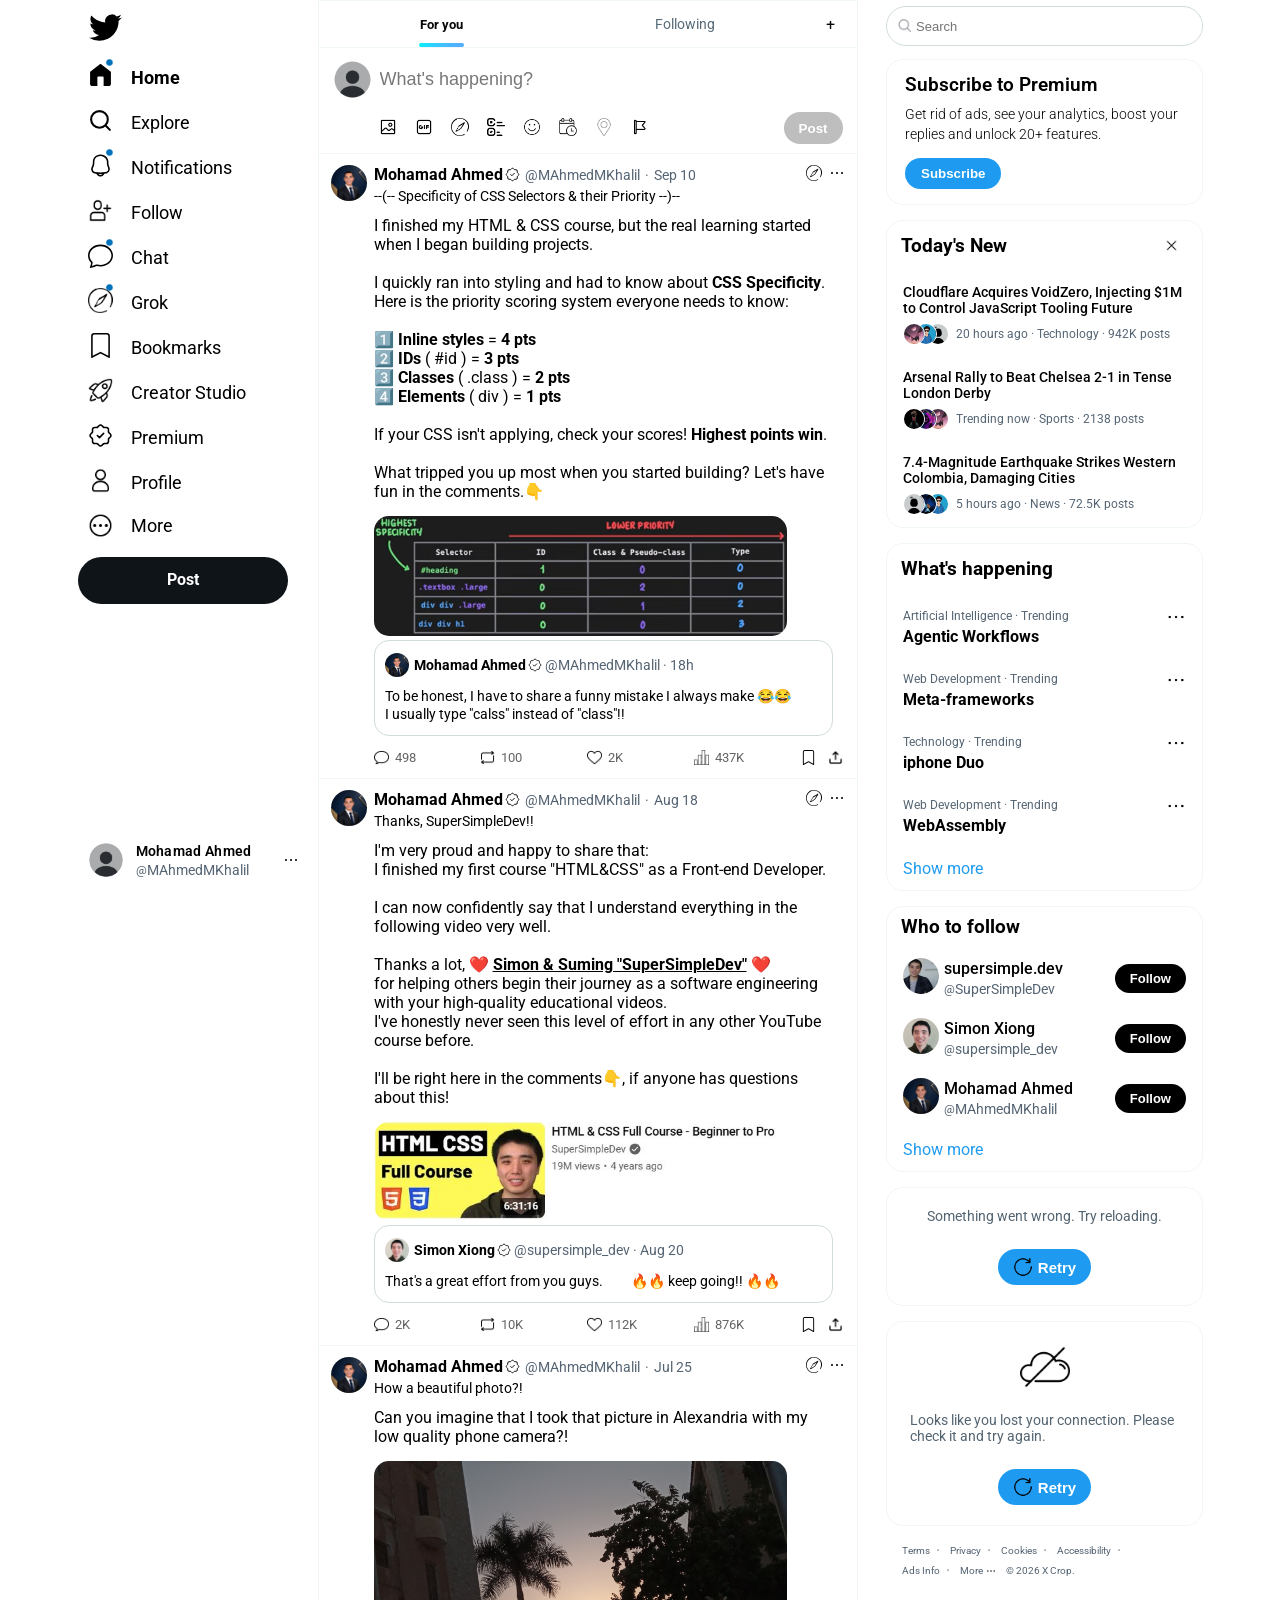
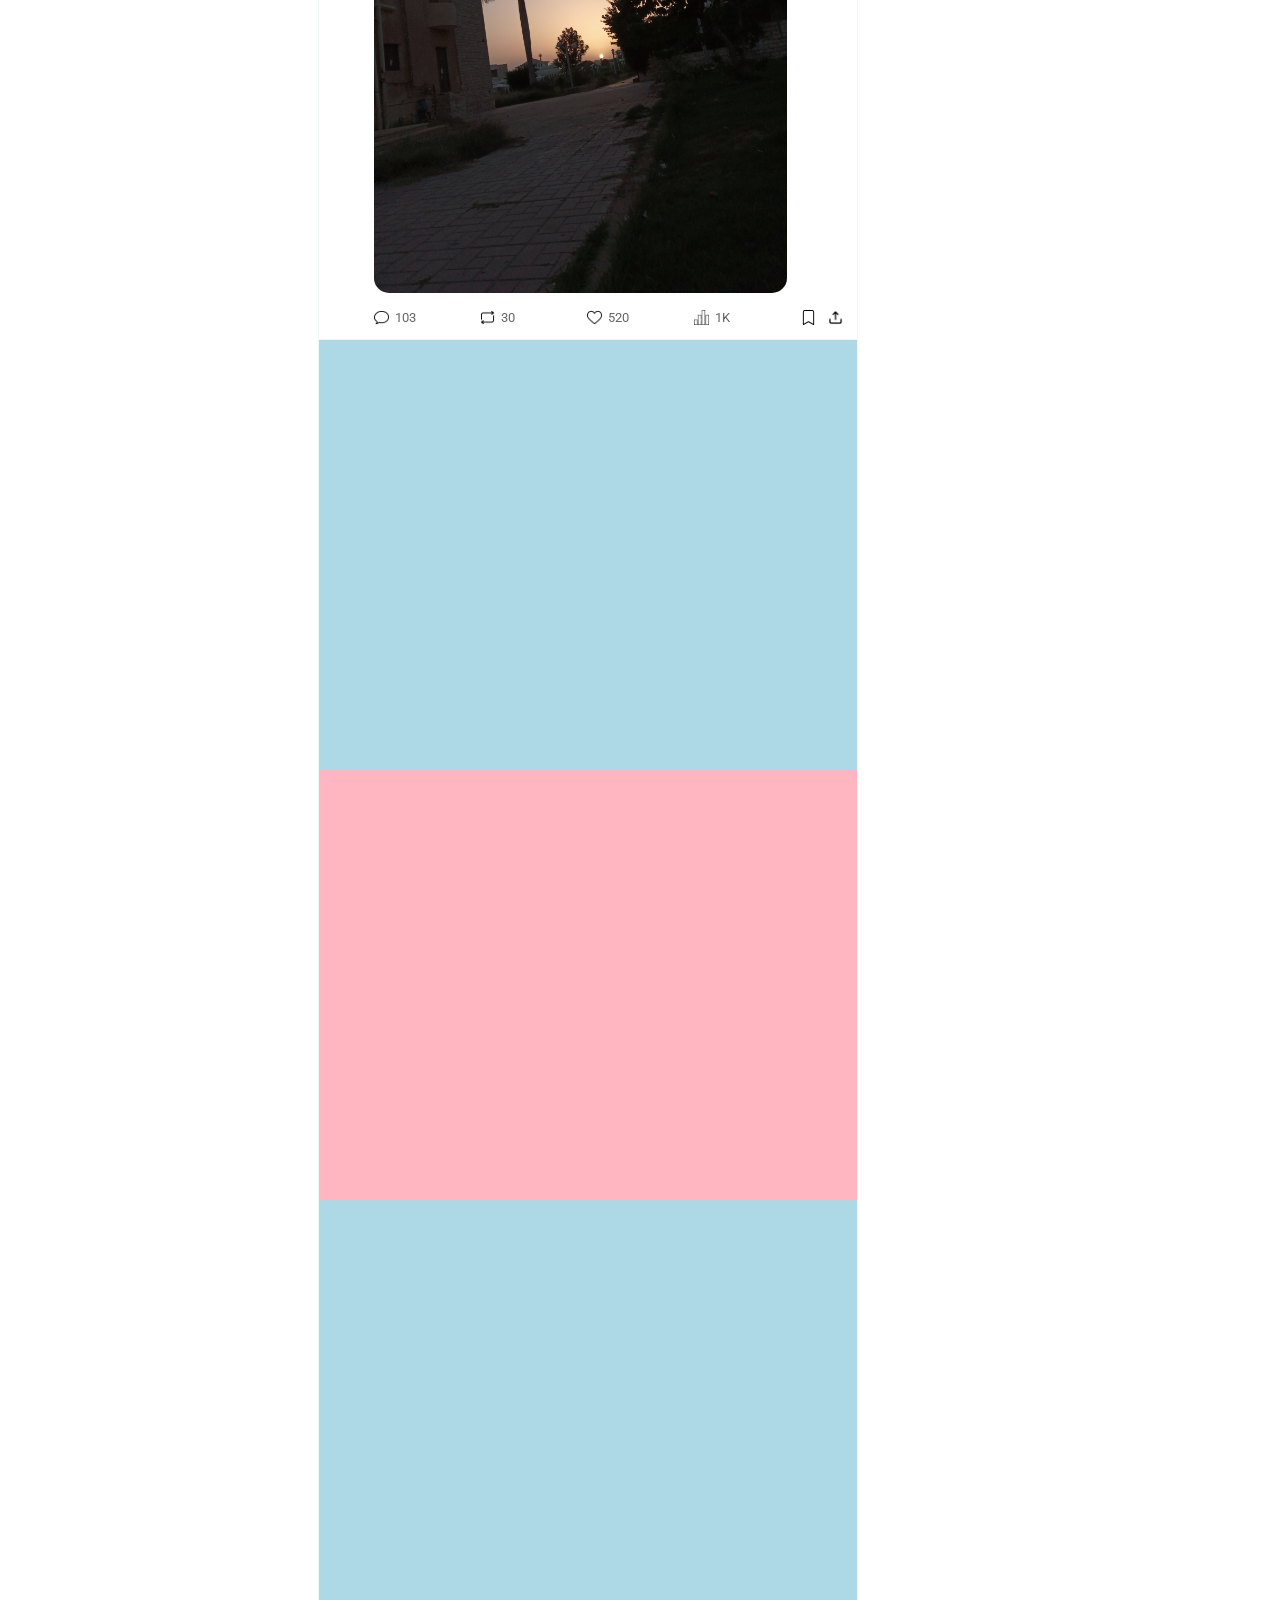
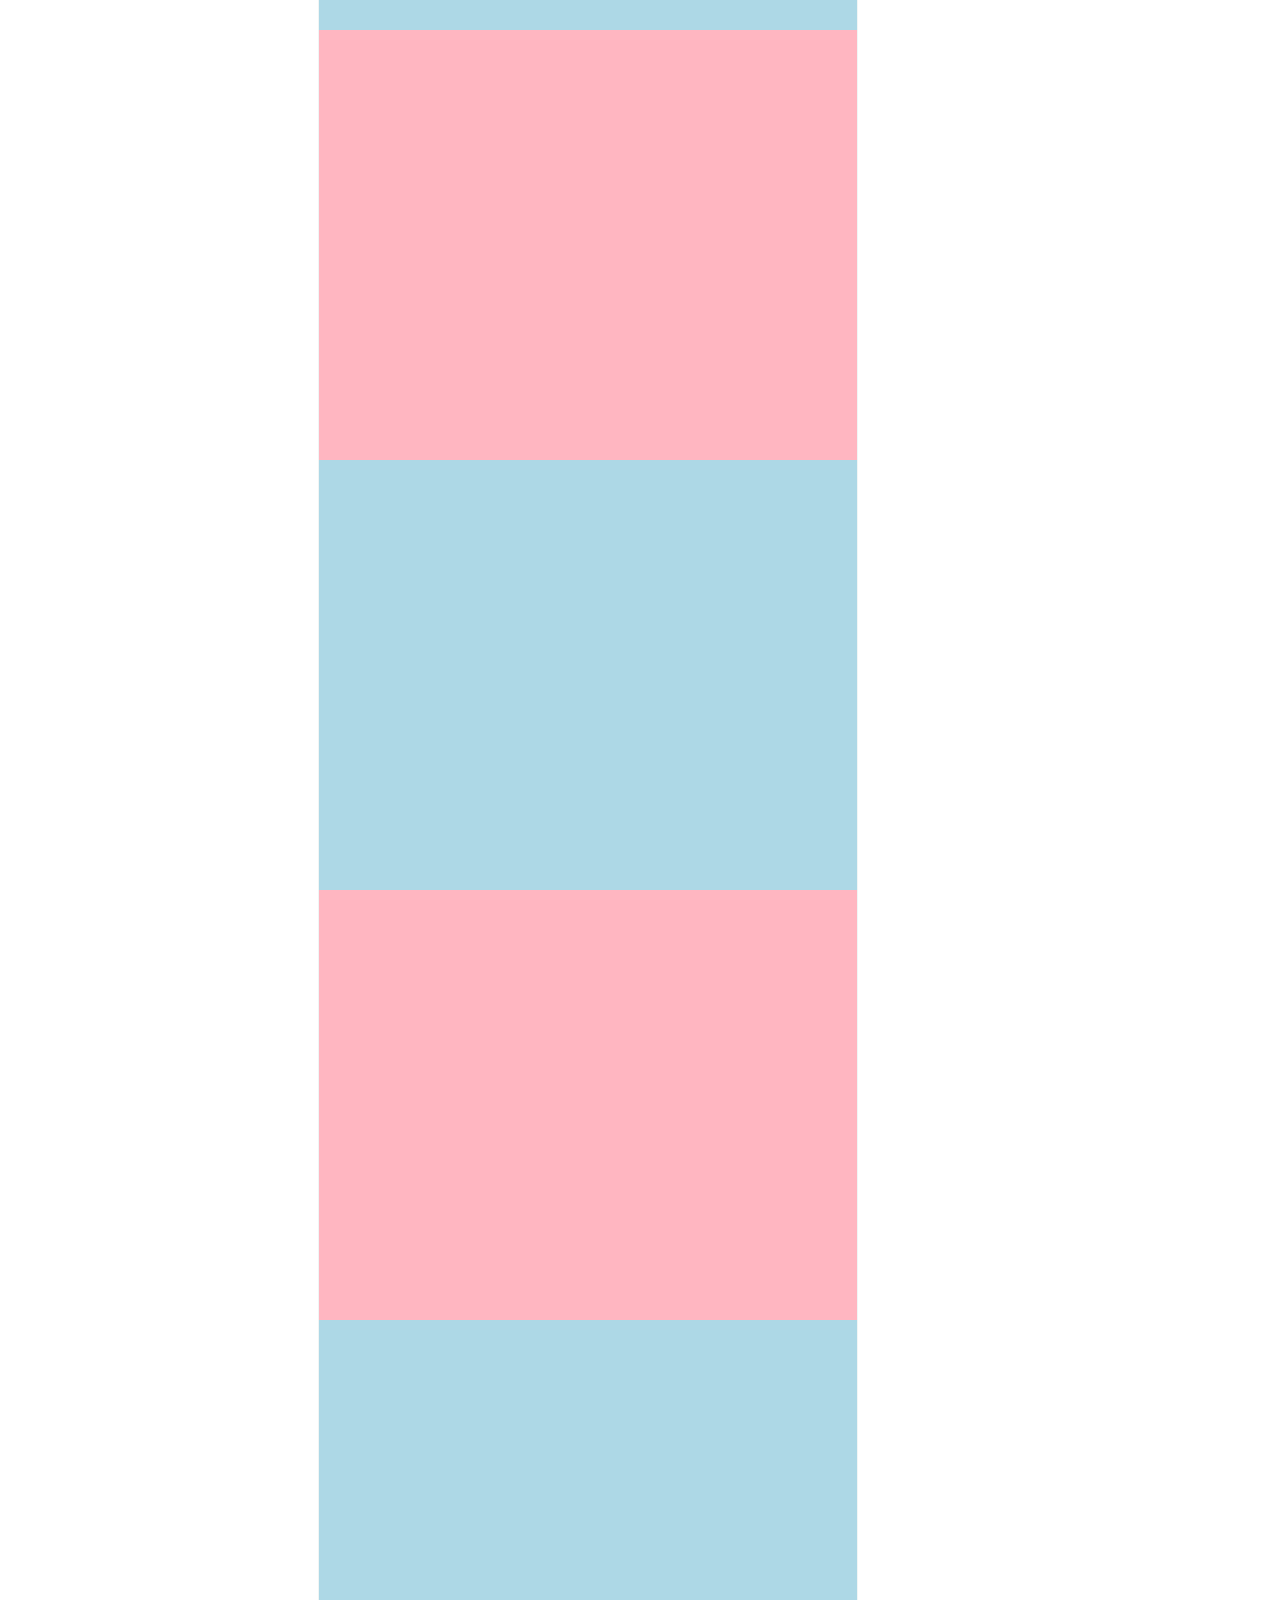
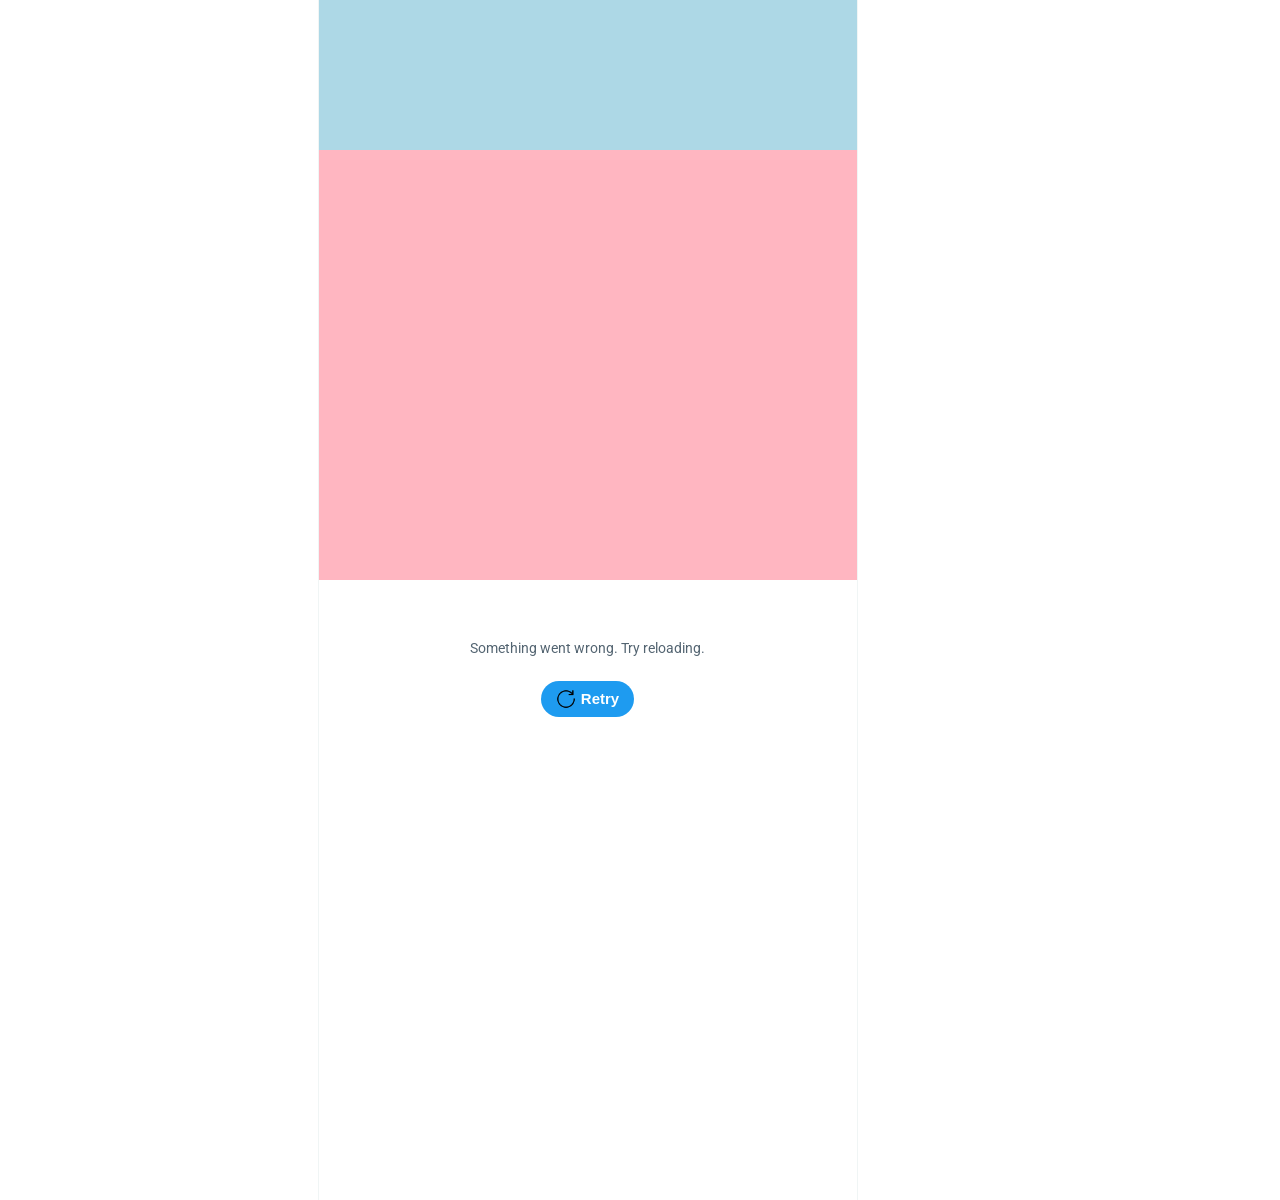
==== index.html @ 9538bfc6 "Rename Twitter(X)_Project.html to index.html" ====
<!DOCTYPE html>
<!--       /* New Properties */     ::>   header . links . links . a
    1- display: contents;
                       /* The elements inside the anchor element are normal now. */

    2- color: inherit;
                       /* tells it to take the exact same text color as its parent container. */
-->
<!--       /* New Property */     ::>   header . profile . user-name
       letter-spacing: 0.3px;
                       /* The space between the letter. its default value is 0px. */
-->
<!--       /* New Property */     ::>   header . logo-section . logo-hover-div
       width: fit-content;
                       /* makes an element only as wide as the items inside it */
-->
<!--       /* New Property */     ::>   header . header-profile-section . header-profile-more-options
       visibility: hidden;    visibility: visible;
                       /* the browser acts like it doesn't exist at all */
                       /* the difference between it and opacity-pointerEvents is tab from keyboard when it has a button & ... */
-->
<!--       /* New Property */     ::>   main . user-post . user-post-content . input
       outline: none;
                       /* no outer when click to enter text in an input */
-->
<!--       /* New Property */     ::>   body
       overflow-x: hidden;
                       /* The body is NOT able to scroll horizontally anymore. */
-->
<!--       /* New Property */     ::>   aside . content-container . content-container-relation . additional-resources
       display: inline-flex;
                       /* it equals = display: inline+flex; */
-->
<!--
           /* New Selector */     ::>   main . user-post-content . img . div

       /* General Sibling Combinator                       ' ~ '
                 selects all matching elements
                   that come after a specific element inside the same parent */
       /* Adjacent Sibling Combinator                      ' + '
                 selects only the very next element
                   if it matches, right after the specific element inside the same parent. */
-->
<!--
           /* pseudo-class (focus) (focus-within) */

       /*
          When I click to enter an input means that the user focus here, so I can do:
                1-    .user-post-content input:focus       '  the  input itself  '
                2-    .user-post:focus-within              '    the container    '
       */
-->

<html>
<head>
  <title>X / Twitter.com  Clone</title>

  <link rel="stylesheet" href="styles/Twitter(X)_Project-^general^-.css" />
  <link rel="stylesheet" href="styles/Twitter(X)_Project-^header^-.css" />
  <link rel="stylesheet" href="styles/Twitter(X)_Project-^main^-.css" />
  <link rel="stylesheet" href="styles/Twitter(X)_Project-^sidebar^-.css" />

  <link rel="preconnect" href="https://fonts.googleapis.com">
  <link rel="preconnect" href="https://fonts.gstatic.com" crossorigin>
  <link href="https://fonts.googleapis.com/css2?family=Roboto:ital,wght@0,100..900;1,100..900&display=swap" rel="stylesheet">
</head>
<body>

  <header>
    <div class="header">
      <section>
        <div class="logo-section">
          <div class="logo-hover-div">
            <a href="https://x.com/home" target="_blank">
              <img class="logo-image" src="icons/twitter-logo.svg" alt="Twitter logo" />
            </a>
          </div>
        </div>
        <div class="links-section">


          <div class="link-container">
            <a href="https://x.com/home" target="_blank">
              <div class="link-container-anchor-div">
                <div class="link-container-hover-div">
                  <div class="link-img-div">
                    <img class="header-tooltips" style="opacity: 1;" src="icons/blue-middle-point.png" />
                    <img  class="header-icons" src="icons/home.svg"alt="home icon" />
                  </div>
                  <div class="link-text-div" style="font-weight: bold;">Home</div>
                </div>
              </div>
            </a>
          </div>
          <div class="link-container">
            <a href="https://x.com/explore" target="_blank">
              <div class="link-container-anchor-div">
                <div class="link-container-hover-div">
                  <div class="link-img-div">
                    <img class="header-tooltips" style="opacity: 0;" src="icons/blue-middle-point.png" />
                    <img class="header-icons" src="icons/search.svg" alt="search icon" />
                  </div>
                  <div class="link-text-div">Explore</div>
                </div>
              </div>
            </a>
          </div>
          <div class="link-container">
            <a href="https://x.com/notifications" target="_blank">
              <div class="link-container-anchor-div">
                <div class="link-container-hover-div">
                  <div class="link-img-div">
                    <img class="header-tooltips" style="opacity: 1;" src="icons/blue-middle-point.png" />
                    <img class="header-icons" src="icons/notification-bell.svg" alt="notification icon" />
                  </div>
                  <div class="link-text-div">Notifications</div>
                </div>
              </div>
            </a>
          </div>
          <div class="link-container">
            <a href="https://x.com/i/connect_people" target="_blank">
              <div class="link-container-anchor-div">
                <div class="link-container-hover-div">
                  <div class="link-img-div">
                    <img class="header-tooltips" style="opacity: 0;" src="icons/blue-middle-point.png" />
                    <img class="header-icons" src="icons/add-user.png" alt="user icon" />
                  </div>
                  <div class="link-text-div">Follow</div>
                </div>
              </div>
            </a>
          </div>
          <div class="link-container">
            <a href="https://x.com/i/chat" target="_blank">
              <div class="link-container-anchor-div">
                <div class="link-container-hover-div">
                  <div class="link-img-div">
                    <img class="header-tooltips" style="opacity: 1;" src="icons/blue-middle-point.png" />
                    <img class="header-icons" src="icons/chat.svg" alt="chat icon" />
                  </div>
                  <div class="link-text-div">Chat</div>
                </div>
              </div>
            </a>
          </div>
          <div class="link-container">
            <a href="https://x.com/i/grok" target="_blank">
              <div class="link-container-anchor-div">
                <div class="link-container-hover-div">
                  <div class="link-img-div">
                    <img class="header-tooltips" style="opacity: 1;" src="icons/blue-middle-point.png" />
                    <img class="header-icons" src="icons/web-browser.png" alt="grok icon" />
                  </div>
                  <div class="link-text-div">Grok</div>
                </div>
              </div>
            </a>
          </div>
          <div class="link-container">
            <a href="https://x.com/i/bookmarks" target="_blank">
              <div class="link-container-anchor-div">
                <div class="link-container-hover-div">
                  <div class="link-img-div">
                    <img class="header-tooltips" style="opacity: 0;" />
                    <img class="header-icons" src="icons/bookmark.svg" alt="bookmark icon" />
                  </div>
                  <div class="link-text-div">Bookmarks</div>
                </div>
              </div>
            </a>
          </div>
          <div class="link-container">
            <a href="https://x.com/i/jf/creators/studio" target="_blank">
              <div class="link-container-anchor-div">
                <div class="link-container-hover-div">
                  <div class="link-img-div">
                    <img class="header-tooltips" style="opacity: 0;" src="icons/blue-middle-point.png" />
                    <img src="icons/rocket.png" class="header-icons" alt="rocket icon" />
                  </div>
                  <div class="link-text-div">Creator Studio</div>
                </div>
              </div>
            </a>
          </div>
          <div class="link-container">
            <a href="https://x.com/i/premium_sign_up" target="_blank">
              <div class="link-container-anchor-div">
                <div class="link-container-hover-div">
                  <div class="link-img-div">
                    <img class="header-tooltips" style="opacity: 0;" src="icons/blue-middle-point.png" />
                    <img class="header-icons" src="icons/verified-badge.svg" alt="premium icon" />
                  </div>
                  <div class="link-text-div">Premium</div>
                </div>
              </div>
            </a>
          </div>
          <div class="link-container">
            <a href="https://x.com/i/MAhmedMKhalil" target="_blank">
              <div class="link-container-anchor-div">
                <div class="link-container-hover-div">
                  <div class="link-img-div">
                    <img class="header-tooltips" style="opacity: 0;" src="icons/blue-middle-point.png" />
                    <img class="header-icons" src="icons/account.png" alt="account icon" />
                  </div>
                  <div class="link-text-div">Profile</div>
                </div>
              </div>
            </a>
          </div>
          <div class="link-container">
            <div class="link-container-button-div">
              <div class="link-container-hover-div">
                <img class="header-icons" src="icons/view-more-with-a-circle.png" alt="circle with a view more icon" />
                <div class="link-text-div">More</div>
                <div class="header-more-options">
                  <div><img src="icons/list.png" alt="list icon" />Lists</div>
                  <div><img src="icons/community.png" alt="people icon" />Communities</div>
                  <div><img src="icons/flash.png" alt="flash icon" />Business</div>
                  <div><img src="icons/ads.png" alt="ads icon" />Ads</div>
                  <div><img src="icons/microphone.png" alt="mic icon" />Create your Space</div>
                  <div><img src="icons/settings.png" alt="settings icon" />Settings and privacy</div>
                </div>
              </div>
            </div>
          </div>
        </div>

        <div class="post-section">
          <a href="https://x.com/compose/post" target="_blank">Post</a>
        </div>
      </section>

      <section class="header-profile-section">
        <img class="profile-image" src="icons/profile.png" alt="user with a gray background" />
        <div style="margin-right: 32px;">
          <div class="user-name">Mohamad Ahmed</div>
          <div class="user-handle"><span style="font-size: 12px;">&#64;</span>MAhmedMKhalil</div>
        </div>
        <img class="profile-more-options" src="icons/view-more.png" alt="view more icon" />
        <div class="header-profile-more-options">
          <div>Add an existing account</div>
          <div>Log out &#64;MAhmedMKhalil</div>
        </div>
      </section>
    </div>
  </header>

  <main>
    <section class="posts-topics">
      <div class="topic-options">
        <div class="recent-topic">
          For you
          <img src="icons/blue-line.png" alt="amazing blue line" />
        </div>
        <div class="another-topic">Following</div>
      </div>
      <div class="add-topic">
        <div>+</div>
      </div>
    </section>

    <section class="user-post">
      <div class="user-post-content">
        <img src="icons/profile.png" alt="user with a gray bakground" />
        <div></div>
        <input type="text" placeholder="What's happening?" />
      </div>
      <div class="user-post-edit">
        <div class="user-edit-options">
          <section><img src="icons/image.png" alt="image icon" /><div class="black-ground-div">Media</div></section>
          <section><img src="icons/gif.png" alt="gif icon" /><div class="black-ground-div">GIF</div></section>
          <section><img src="icons/web-browser.png" alt="web icon" /><div class="black-ground-div">Generate image</div></section>
          <section><img src="icons/poll.png" alt="poll icon" /><div class="black-ground-div">Poll</div></section>
          <section><img src="icons/smile.png" alt="smile icon" /><div class="black-ground-div">Emoji</div></section>
          <section><img src="icons/event.png" alt="event schedule icon" /><div class="black-ground-div">schedule</div></section>
          <img src="icons/pin.png" style="opacity: 0.4; margin: 8px 9px;" alt="pin or location icon" />
          <section><img src="icons/flags.png" alt="flag icon" /><div class="black-ground-div">Content disclosure</div></section>
        </div>
        <button class="user-post-button">Post</button>
      </div>
    </section>

    <section class="posts">
      <div class="post-container">
        <div class="post-header">
          <div class="post-header-right-section">
            <img class="post-header-profile-pic" src="images/M.Khalil-Image.png" alt="a profile photo" />
            <div class="change-color-pic-div"></div>

            <div class="tooltip-user">
              <div class="tooltip-user-picture-follow" style="justify-content: start;">
                <img src="images/M.Khalil-Image.png" alt="a profile photo" />
                <div>
                  <div class="tooltip-user-name">Mohamad Ahmed</div>
                  <div class="tooltip-user-handle">&#64;MAhmedMKhalil</div>
                </div>
              </div>
              <div class="tooltip-user-discription">Computer Science Student at Helwan National University</div>
              <div class="tooltip-user-follow">
                <div><span>141</span> Following</div>
                <div><span>325</span> Followers</div>
              </div>
              <div class="tooltip-user-summary">
                <img src="icons/web-browser.png" alt="web icon" />
                Profile Summary
              </div>
            </div>
          </div>

          <div class="post-header-middle-section">
            <div class="post-informations">
              <div style="position: relative;">
                <span class="post-header-user-name">Mohamad Ahmed</span>
                <div class="tooltip-user">
                  <div class="tooltip-user-picture-follow" style="justify-content: start;">
                    <img src="images/M.Khalil-Image.png" alt="a profile photo" />
                    <div>
                      <div class="tooltip-user-name">Mohamad Ahmed</div>
                      <div class="tooltip-user-handle">&#64;MAhmedMKhalil</div>
                    </div>
                  </div>
                  <div class="tooltip-user-discription">Computer Science Student at Helwan National University</div>
                  <div class="tooltip-user-follow">
                    <div><span>141</span> Following</div>
                    <div><span>325</span> Followers</div>
                  </div>
                  <div class="tooltip-user-summary">
                    <img src="icons/web-browser.png" alt="web icon" />
                    Profile Summary
                  </div>
                </div>
              </div>
              <img class="post-header-user-premium-icon" src="icons/verified-badge.svg" alt="premium user" />
              <div style="position: relative;">
                <span class="post-header-user-info">&#64;MAhmedMKhalil </span>
                <div class="tooltip-user">
                  <div class="tooltip-user-picture-follow" style="justify-content: start;">
                    <img src="images/M.Khalil-Image.png" alt="a profile photo" />
                    <div>
                      <div class="tooltip-user-name">Mohamad Ahmed</div>
                      <div class="tooltip-user-handle">&#64;MAhmedMKhalil</div>
                    </div>
                  </div>
                  <div class="tooltip-user-discription">Computer Science Student at Helwan National University</div>
                  <div class="tooltip-user-follow">
                    <div><span>141</span> Following</div>
                    <div><span>325</span> Followers</div>
                  </div>
                  <div class="tooltip-user-summary">
                    <img src="icons/web-browser.png" alt="web icon" />
                    Profile Summary
                  </div>
                </div>
              </div>
              <div class="post-header-user-info" style="margin: 0px 5px;">&#183;</div>
              <div style="position: relative;">
                <span class="post-header-user-info">Sep 10</span>
                <div class="black-ground-div">8:34 AM &#183; Sep 10, 2026</div>
              </div>
            </div>
            <div class="post-title">--(-- Specificity of CSS Selectors & their Priority --)--</div>
          </div>

          <div class="post-header-left-section">
            <div class="post-common-hover-div">
              <div></div>
              <img src="icons/web-browser.png" alt="web icon" />
            </div>
            <div class="post-common-hover-div">
              <div></div>
              <img src="icons/view-more.png" alt="view more icon" />
            </div>
          </div>
        </div>

        <div class="post-content">
          <p>
            I finished my HTML &#38; CSS course, but the real learning started when I began building projects.<br /><br />
            I quickly ran into styling and had to know about <strong>CSS Specificity</strong>. Here is the priority scoring system everyone needs to know:<br /><br />
            &#49;&#65039;&#8419; <strong>Inline styles</strong> = <strong>4 pts</strong><br />
            &#50;&#65039;&#8419; <strong>IDs</strong> ( &#35;id ) = <strong>3 pts</strong><br />
            &#51;&#65039;&#8419; <strong>Classes</strong> ( .class ) = <strong>2 pts</strong><br />
            &#52;&#65039;&#8419; <strong>Elements</strong> ( div ) = <strong>1 pts</strong><br /><br />
            If your CSS isn't applying, check your scores! <strong>Highest points win</strong>.<br /><br />
            What tripped you up most when you started building? Let's have fun in the comments.&#128071;
          </p>
          <img class="post-image" src="images/Specifity-Priority.PNG" alt="an image showing the Specifity-Priority explanation" />

          <div class="comment-container">
            <div class="comment-informations">
              <img class="comment-profile-picture" src="images/M.Khalil-Image.png" alt="a profile photo" />
              <div>
                <span style="color: black; font-weight: bold;">Mohamad Ahmed</span>
                <img class="comment-premium-user-icon" src="icons/verified-badge.svg" alt="premium user" />
                &#64;MAhmedMKhalil &#183; 18h
              </div>
            </div>
            <p>
              To be honest, I have to share a funny mistake I always make &#128514;&#128514;<br />
              I usually type "calss" instead of "class"!!
            </p>
          </div>
        </div>

        <div class="post-reactions">
          <div class="post-reactions-left-section">
            <section>
              <div class="post-common-hover-div">
                <div></div>
                <img src="icons/speech-bubble.png" alt="comment icon" />
                498
              </div>
            </section>
            <section>
              <div class="post-common-hover-div" id="post-reaction-green">
                <div></div>
                <img src="icons/repost.png" alt="repost icon" />
                100
              </div>
            </section>
            <section>
              <div class="post-common-hover-div" id="post-reaction-red">
                <div></div>
                <img src="icons/heart.png" alt="heart icon" />
                2K
              </div>
            </section>
            <section>
              <div class="post-common-hover-div">
                <div></div>
                <img src="icons/bar-chart.png" alt="bar-chart icon" />
                437K
              </div>
            </section>
          </div>
          <div class="post-reactions-right-section">
            <div class="post-common-hover-div">
              <div></div>
              <img src="icons/bookmark.svg" alt="bookmark icon" />
            </div>
            <div class="post-common-hover-div">
              <div></div>
              <img src="icons/share.png" alt="sharing icon" />
            </div>
          </div>
        </div>
      </div>

      <div class="post-container">
        <div class="post-header">
          <div class="post-header-right-section">
            <img class="post-header-profile-pic" src="images/M.Khalil-Image.png" alt="a profile photo" />
            <div class="change-color-pic-div"></div>
            <div class="tooltip-user">
              <div class="tooltip-user-picture-follow">
                <img src="images/M.Khalil-Image.png" alt="a profile photo" />
                <div class="following">Following</div>
              </div>
              <div class="tooltip-user-name">Mohamad Ahmed</div>
              <div class="tooltip-user-handle">&#64;MAhmedMKhalil</div>
              <div class="tooltip-user-discription">Computer Science Student at Helwan National University</div>
              <div class="tooltip-user-follow">
                <div><span>141</span> Following</div>
                <div><span>325</span> Followers</div>
              </div>
              <div class="tooltip-user-summary">
                <img src="icons/web-browser.png" alt="web icon" />
                Profile Summary
              </div>
            </div>
          </div>
          <div class="post-header-middle-section">
            <div class="post-informations">
              <div style="position: relative;">
                <span class="post-header-user-name">Mohamad Ahmed</span>
                <div class="tooltip-user">
                  <div class="tooltip-user-picture-follow">
                    <img src="images/M.Khalil-Image.png" alt="a profile photo" />
                    <div class="following">Following</div>
                  </div>
                  <div class="tooltip-user-name">Mohamad Ahmed</div>
                  <div class="tooltip-user-handle">&#64;MAhmedMKhalil</div>
                  <div class="tooltip-user-discription">Computer Science Student at Helwan National University</div>
                  <div class="tooltip-user-follow">
                    <div><span>141</span> Following</div>
                    <div><span>325</span> Followers</div>
                  </div>
                  <div class="tooltip-user-summary">
                    <img src="icons/web-browser.png" alt="web icon" />
                    Profile Summary
                  </div>
                </div>
              </div>
              <img class="post-header-user-premium-icon" src="icons/verified-badge.svg" alt="premium user" />
              <div style="position: relative;">
                <span class="post-header-user-info">&#64;MAhmedMKhalil</span>
                <div class="tooltip-user">
                  <div class="tooltip-user-picture-follow">
                    <img src="images/M.Khalil-Image.png" alt="a profile photo" />
                    <div class="following">Following</div>
                  </div>
                  <div class="tooltip-user-name">Mohamad Ahmed</div>
                  <div class="tooltip-user-handle">&#64;MAhmedMKhalil</div>
                  <div class="tooltip-user-discription">Computer Science Student at Helwan National University</div>
                  <div class="tooltip-user-follow">
                    <div><span>141</span> Following</div>
                    <div><span>325</span> Followers</div>
                  </div>
                  <div class="tooltip-user-summary">
                    <img src="icons/web-browser.png" alt="web icon" />
                    Profile Summary
                  </div>
                </div>
              </div>
              <div class="post-header-user-info" style="margin: 0px 5px;">&#183;</div>
              <div style="position: relative;">
                <span class="post-header-user-info">Aug 18</span>
                <div class="black-ground-div">3:21 PM &#183; Aug 18, 2026</div>
              </div>
            </div>
            <div class="post-title">Thanks, SuperSimpleDev!!</div>
          </div>
          <div class="post-header-left-section">
            <div class="post-common-hover-div">
              <div></div>
              <img src="icons/web-browser.png" alt="web icon" />
            </div>
            <div class="post-common-hover-div">
              <div></div>
              <img src="icons/view-more.png" alt="view more icon" />
            </div>
          </div>
        </div>

        <div class="post-content">
          <p>
            I'm very proud and happy to share that:<br />
            I finished my first course "HTML&CSS" as a Front-end Developer.<br /><br />
            I can now confidently say that I understand everything in the following video very well.<br /><br />
            Thanks a lot, &#10084;&#65039; <u><strong>Simon & Suming "SuperSimpleDev"</strong></u> &#10084;&#65039;<br />
            for helping others begin their journey as a software engineering with your high-quality educational videos.<br />
            I've honestly never seen this level of effort in any other YouTube course before.<br /><br />
            I'll be right here in the comments&#128071;, if anyone has questions about this!
          </p>
          <img class="post-image" src="images/HTML&CSS-video-preview.jpg" />

          <div class="comment-container">
            <div class="comment-informations">
              <img class="comment-profile-picture" src="images/SimonXiong-Image.jpg" alt="a profile photo" />
              <div>
                <span style="color: black; font-weight: bold;">Simon Xiong</span>
                <img class="comment-premium-user-icon" src="icons/verified-badge.svg" alt="premium user" />
                &#64;supersimple_dev &#183; Aug 20
              </div>
            </div>
            <p>
              That's a great effort from you guys.&#8195;&#8195;&#128293;&#128293; keep going!! &#128293;&#128293;
            </p>
          </div>
        </div>

        <div class="post-reactions">
          <div class="post-reactions-left-section">
            <section>
              <div class="post-common-hover-div">
                <div></div>
                <img src="icons/speech-bubble.png" alt="comment icon" />
                2K
              </div>
            </section>
            <section>
              <div class="post-common-hover-div" id="post-reaction-green">
                <div></div>
                <img src="icons/repost.png" alt="repost icon" />
                10K
              </div>
            </section>
            <section>
              <div class="post-common-hover-div" id="post-reaction-red">
                <div></div>
                <img src="icons/heart.png" alt="heart icon" />
                112K
              </div>
            </section>
            <section>
              <div class="post-common-hover-div">
                <div></div>
                <img src="icons/bar-chart.png" alt="bar-chart icon" />
                876K
              </div>
            </section>
          </div>
          <div class="post-reactions-right-section">
            <div class="post-common-hover-div">
              <div></div>
              <img src="icons/bookmark.svg" alt="bookmark icon" />
            </div>
            <div class="post-common-hover-div">
              <div></div>
              <img src="icons/share.png" alt="share icon" />
            </div>
          </div>
        </div>
      </div>

      <div class="post-container">
        <div class="post-header">
          <div class="post-header-right-section">
            <img class="post-header-profile-pic" src="images/M.Khalil-Image.png" alt="a profile photo" />
            <div class="change-color-pic-div"></div>
            <div class="tooltip-user">
              <div class="tooltip-user-picture-follow">
                <img src="images/M.Khalil-Image.png" alt="a profile photo"" />
                <div class="follow">Follow</div>
              </div>
              <div class="tooltip-user-name">Mohamad Ahmed</div>
              <div class="tooltip-user-handle">&#64;MAhmedMKhalil</div>
              <div class="tooltip-user-discription">Computer Science Student at Helwan National University</div>
              <div class="tooltip-user-follow">
                <div><span>141</span> Following</div>
                <div><span>325</span> Followers</div>
              </div>
              <div class="tooltip-user-summary">
                <img src="icons/web-browser.png" alt="web icon" />
                Profile Summary
              </div>
            </div>
          </div>
          <div class="post-header-middle-section">
            <div class="post-informations">
              <div style="position: relative;">
                <span class="post-header-user-name">Mohamad Ahmed</span>
                <div class="tooltip-user">
                  <div class="tooltip-user-picture-follow">
                    <img src="images/M.Khalil-Image.png" alt="a profile photo" />
                    <div class="follow">Follow</div>
                  </div>
                  <div class="tooltip-user-name">Mohamad Ahmed</div>
                  <div class="tooltip-user-handle">&#64;MAhmedMKhalil</div>
                  <div class="tooltip-user-discription">Computer Science Student at Helwan National University</div>
                  <div class="tooltip-user-follow">
                    <div><span>141</span> Following</div>
                    <div><span>325</span> Followers</div>
                  </div>
                  <div class="tooltip-user-summary">
                    <img src="icons/web-browser.png" alt="web icon" />
                    Profile Summary
                  </div>
                </div>
              </div>
              <img class="post-header-user-premium-icon" src="icons/verified-badge.svg" alt="premium icon" />
              <div style="position: relative;">
                <span class="post-header-user-info">&#64;MAhmedMKhalil</span>
                <div class="tooltip-user">
                  <div class="tooltip-user-picture-follow">
                    <img src="images/M.Khalil-Image.png" alt="a profile photo" />
                    <div class="follow">Follow</div>
                  </div>
                  <div class="tooltip-user-name">Mohamad Ahmed</div>
                  <div class="tooltip-user-handle">&#64;MAhmedMKhalil</div>
                  <div class="tooltip-user-discription">Computer Science Student at Helwan National University</div>
                  <div class="tooltip-user-follow">
                    <div><span>141</span> Following</div>
                    <div><span>325</span> Followers</div>
                  </div>
                  <div class="tooltip-user-summary">
                    <img src="icons/web-browser.png" alt="web icon" />
                    Profile Summary
                  </div>
                </div>
              </div>
              <div class="post-header-user-info" style="margin: 0px 5px;">&#183;</div>
              <div style="position: relative;">
                <span class="post-header-user-info">Jul 25</span>
                <div class="black-ground-div">9:26 PM &#183; Jul 25, 2025</div>
              </div>
            </div>
            <div class="post-title">How a beautiful photo?!</div>
          </div>
          <div class="post-header-left-section">
            <div class="post-common-hover-div">
              <div></div>
              <img src="icons/web-browser.png" alt="web icon" />
            </div>
            <div class="post-common-hover-div">
              <div></div>
              <img src="icons/view-more.png" alt="view more icon" />
            </div>
          </div>
        </div>

        <div class="post-content">
          <p>Can you imagine that I took that picture in Alexandria with my low quality phone camera?!</p>
          <img class="post-image" src="images/Alex_Image.jpg" />
        </div>

        <div class="post-reactions">
          <div class="post-reactions-left-section">
            <section>
              <div class="post-common-hover-div">
                <div></div>
                <img src="icons/speech-bubble.png" alt="comment icon" />
                103
              </div>
            </section>
            <section>
              <div class="post-common-hover-div" id="post-reaction-green">
                <div></div>
                <img src="icons/repost.png" alt="repost icon" />
                30
              </div>
            </section>
            <section>
              <div class="post-common-hover-div" id="post-reaction-red">
                <div></div>
                <img src="icons/heart.png" alt="heart icon" />
                520
              </div>
            </section>
            <section>
              <div class="post-common-hover-div">
                <div></div>
                <img src="icons/bar-chart.png" alt="bar-chart icon" />
                1K
              </div>
            </section>
          </div>
          <div class="post-reactions-right-section">
            <div class="post-common-hover-div">
              <div></div>
              <img src="icons/bookmark.svg" alt="bookmark icon" />
            </div>
            <div class="post-common-hover-div">
              <div></div>
              <img src="icons/share.png"alt="share icon" />
            </div>
          </div>
        </div>
      </div>
    </section>




    <div style="background-color: lightblue; height: 430px;"></div>
    <div style="background-color: lightpink; height: 430px;"></div>
    <div style="background-color: lightblue; height: 430px;"></div>
    <div style="background-color: lightpink; height: 430px;"></div>
    <div style="background-color: lightblue; height: 430px;"></div>
    <div style="background-color: lightpink; height: 430px;"></div>
    <div style="background-color: lightblue; height: 430px;"></div>
    <div style="background-color: lightpink; height: 430px;"></div>

    <section class="wrong-section">
      <div>Something went wrong. Try reloading.</div>
      <button>
        <img src="icons/rotate.png" alt="reload icon" />
        Retry
      </button>
    </section>



  </main>

  <aside>
    <div class="content-container">
      <div class="content-container-relative">

        <div class="input-section">
          <div class="input-container">
            <img src="icons/search-gray-icon.png" alt="search icon" />
            <input type="text" placeholder="Search" />
          </div>
        </div>


        <section class="premium-x-section">
          <span>Subscribe to Premium</span>
          Get rid of ads, see your analytics, boost your replies and unlock 20+ features.
          <button>Subscribe</button>
        </section>


        <section class="todays-news-section">
          <div class="sidebar-section-header">
            <div>Today's New</div>
            <img src="icons/cross.png" alt="cross icon" />
          </div>

          <div class="news-section">
            <div class="news-title">Cloudflare Acquires VoidZero, Injecting $1M to Control JavaScript Tooling Future</div>
            <div class="news-info">
              <img src="images/profile-pic3.jfif" alt="a profile photo" />
              <img src="images/profile-pic6.jfif" id="overlapping-pic1" alt="a profile photo" />
              <img src="images/profile-pic1.jfif" id="overlapping-pic2" alt="a profile photo" />
              <div>20 hours ago &#183; Technology &#183; 942K posts</div>
            </div>
          </div>

          <div class="news-section">
            <div class="news-title">Arsenal Rally to Beat Chelsea 2-1 in Tense London Derby</div>
            <div class="news-info">
              <img src="images/profile-pic4.jfif" alt="a profile photo" />
              <img src="images/profile-pic2.jfif" id="overlapping-pic1" alt="a profile photo" />
              <img src="images/profile-pic3.jfif" id="overlapping-pic2" alt="a profile photo" />
              <div>Trending now &#183; Sports &#183; 2138 posts</div>
            </div>
          </div>

          <div class="news-section">
            <div class="news-title">7.4-Magnitude Earthquake Strikes Western Colombia, Damaging Cities</div>
            <div class="news-info">
              <img src="images/profile-pic1.jfif" alt="a profile photo" />
              <img src="images/profile-pic5.jfif" id="overlapping-pic1" alt="a profile photo" />
              <img src="images/profile-pic6.jfif" id="overlapping-pic2" alt="a profile photo" />
              <div>5 hours ago &#183; News &#183; 72.5K posts</div>
            </div>
          </div>
        </section>


        <section class="trends-section">
          <div class="sidebar-section-header">What's happening</div>

          <div class="trend-section">
            <div class="trend-info">
              <div>Artificial Intelligence &#183; Trending</div>
              <img src="icons/view-more.png" alt="view more icon" />
            </div>
            <div class="trend-title">Agentic Workflows</div>
          </div>

          <div class="trend-section">
            <div class="trend-info">
              <div>Web Development &#183; Trending</div>
              <img src="icons/view-more.png" alt="view more icon" />
            </div>
            <div class="trend-title">Meta-frameworks</div>
          </div>

          <div class="trend-section">
            <div class="trend-info">
              <div>Technology &#183; Trending</div>
              <img src="icons/view-more.png" alt="view more icon" />
            </div>
            <div class="trend-title">iphone Duo</div>
          </div>

          <div class="trend-section">
            <div class="trend-info">
              <div>Web Development &#183; Trending</div>
              <img src="icons/view-more.png" alt="view more icon" />
            </div>
            <div class="trend-title">WebAssembly</div>
          </div>

          <a href="https://x.com/explore/tabs/for-you" target="_blank">
            <div class="more-section trend-section">
              Show more
            </div>
          </a>
        </section>


        <section class="follow-section">
          <div class="sidebar-section-header">Who to follow</div>

          <div class="follow-user">
            <div style="position: relative">
              <img src="images/SuperSimpleDiv.jpg" alt="a profile photo" />
              <div class="change-color-pic-div"></div>
            </div>
            <div class="user-info">
              <div class="user-info-name">supersimple.dev</div>
              <div class="user-info-handle"><span style="font-size: 12px;">&#64;</span>SuperSimpleDev</div>
            </div>
            <button>Follow</button>
          </div>

          <div class="follow-user">
            <div style="position: relative">
              <img src="images/SimonXiong-Image.jpg" alt="a profile photo" />
              <div class="change-color-pic-div"></div>
            </div>
            <div class="user-info">
              <div class="user-info-name">Simon Xiong</div>
              <div class="user-info-handle"><span style="font-size: 12px;">&#64;</span>supersimple_dev</div>
            </div>
            <button>Follow</button>
          </div>

          <div class="follow-user">
            <div style="position: relative">
              <img src="images/M.Khalil-Image.png" alt="a profile photo" />
              <div class="change-color-pic-div"></div>
            </div>
            <div class="user-info">
              <div class="user-info-name">Mohamad Ahmed</div>
              <div class="user-info-handle"><span style="font-size: 12px;">&#64;</span>MAhmedMKhalil</div>
            </div>
            <button>Follow</button>
          </div>



          <a href="https://x.com/i/connect_people/" target="_blank">
            <div class="more-section trend-section">
              Show more
            </div>
          </a>
        </section>

        <section class="wrong-section">
          <div>Something went wrong. Try reloading.</div>
          <button>
            <img src="icons/rotate.png" alt="reload icon" />
            Retry
          </button>
        </section>

        <section class="wrong-section">
          <img src="icons/offline.png" alt="offline cloud icon" />
          <div>Looks like you lost your connection. Please check it and try again.</div>
          <button>
            <img src="icons/rotate.png" alt="reload icon" />
            Retry
          </button>
        </section>


        <footer class="additional-resources">
          <div><a href="https://x.com/tos" target="_blank">Terms</a><span>&#183;</span></div>
          <div><a href="https://x.com/privacy" target="_blank">Privacy</a><span>&#183;</span></div>
          <div><a href="https://support.x.com/articles/20170514" target="_blank">Cookies</a><span>&#183;</span></div>
          <div><a href="https://help.x.com/resources/accessibility" target="_blank">Accessibility</a><span>&#183;</span></div>
          
          <br />

          <div><a href="https://business.x.com/help/troubleshooting/how-twitter-ads-work.html?ref=web-twc-ao-gbl-adsinfo&utm_source=twc&utm_medium=web&utm_campaign=ao&utm_content=adsinfo" target="_blank">Ads Info</a><span>&#183;</span></div>

          <div class="special-div">More<img src="icons/view-more.png" alt="view more icon" /></div>
          <nav class="popup-special-div">
            <div>About</div>
            <div>Get App</div>
            <div>Developers</div>
          </nav>
          &#169; 2026 X Crop.
        </footer>

      </div>
    </div>
  </aside>

</body>
</html>
---- styles/Twitter(X)_Project-^general^-.css ----
body {
    font-family: Roboto, Arial;
    height: 6000px;
    margin: 0px;

    display: grid;
    grid-template-columns: 240px 540px 345px;
    justify-content: center;
}


p {
    margin: 0px;
}

a {
    display: contents;
    text-decoration: none;
    color: inherit;
}


.wrong-section {
    background-color: white;
    font-size: 14px;
    padding: 60px 0px;
    display: flex;
    flex-direction: column;
    align-items: center;
}
    .wrong-section div {
        color: rgb(83, 100, 113);
        padding: 0px 23px;
        margin-bottom: 25px;
    }
    .wrong-section img {
        width: 50px;
        margin-bottom: 20px;
    }
    .wrong-section button {
        background-color: rgb(30, 155, 240);
        color: white;
        font-size: 15px;
        font-weight: bold;
        border: none;
        border-radius: 30px;
        padding: 8px 15px;
        display: flex;
        align-items: center;
    }
        .wrong-section button img {
            width: 20px;
            margin-right: 5px;
            margin-bottom: 0px;
        }
.content-container .content-container-relative .wrong-section {
    padding: 8px 0px;
}







.tooltip-user {
    background-color: white;
    width: 260px;
    border-radius: 10px;
    opacity: 0;
    padding: 10px;
    pointer-events: none;
    box-shadow: 0px 0px 10px rgba(0, 0, 0, 0.2);
    transition: all 0.5s ease-in-out 0.5s;

    display: flex;
    flex-direction: column;
    align-items: stretch;
    
    position: absolute;
    top: 120%;
    left: -50%;
    z-index: 100;
}
.tooltip-user-picture-follow {
    margin-bottom: 5px;

    display: flex;
    justify-content: space-between;
}
    .tooltip-user-picture-follow img {
        width: 60px;
        border-radius: 30px;
        margin-right: 20px;
    }
    .tooltip-user-picture-follow .follow {
        background-color: black;
        color: white;
        font-size: 13px;
        font-weight: bold;
        height: 16px;
        border: none;
        border-radius: 15px;
        padding: 7px 15px;
    }
    .tooltip-user-picture-follow .following {
        font-size: 15px;
        font-weight: 500;
        height: 20px;
        border: 1px solid rgb(210, 220, 220);
        border-radius: 20px;
        padding: 7px 15px;
    }
    .tooltip-user-picture-follow div {
        display: flex;
        flex-direction: column;
        align-items: stretch;
        justify-content: center;
    }
.tooltip-user-name {
    font-weight: bold;
}
.tooltip-user-handle {
    color: rgb(85, 100, 115);
    font-size: 14px;
}
.tooltip-user-discription {
    font-size: 15px;
    padding: 15px 0px;
}
.tooltip-user-follow {
    font-size: 13px;
    display: flex;
    align-items: center;
}
    .tooltip-user-follow div {
        color: rgb(85, 100, 115);
        margin-right: 20px;
    }
        .tooltip-user-follow div span {
            font-weight: bold;
            color: black;
        }
.tooltip-user-summary {
    font-size: 14px;
    font-weight: 500;
    border: 1px solid rgb(210, 220, 220);
    border-radius: 15px;
    padding: 5px 0px;
    margin-top: 15px;

    display: flex;
    align-items: center;
    justify-content: center;
}
    .tooltip-user-summary img {
        width: 15px;
        margin-right: 5px;
    }





.black-ground-div {
    background-color: black;
    color: white;
    font-size: 10px;
    border: none;
    border-radius: 15px;
    opacity: 0;
    padding: 4px 7px;
    white-space: nowrap;
    pointer-events: none;
    transition: all 0.3s;
    position: absolute;
    bottom: -22px;
}

.change-color-pic-div {
    background-color: rgba(0, 0, 0, 0.1);
    width: 36px;
    height: 36px;
    border-radius: 25px;
    opacity: 0;
    transition: opacity 0.15s;
    position: absolute;
    top: 0;
}
    .change-color-pic-div:hover {
        opacity: 1;
    }
---- styles/Twitter(X)_Project-^header^-.css ----
.header {
    padding: 2px 2px 10px 0px;
    cursor: pointer;

    display: flex;
    flex-direction: column;
    justify-content: space-between;

    position: fixed;
    top: 0;
    bottom: 0;
    z-index: 100;
}

.header section {
    padding-right: 8px;
}

.logo-section {
    font-size: 10px;
    height: 45px;
    padding-bottom: 8px;
}
.logo-hover-div {
    width: fit-content; /* New Property */
    /* makes an element only as wide as the items inside it */
    padding: 8px 10px 5px 10px;
}
    .logo-hover-div:hover {
        background-color: rgb(235, 235, 235);
        border-radius: 30px;
    }
.logo-image {
    width: 35px;
}


.links-section {
    margin-bottom: 7px;
}
.link-container {
    height: 45px;

    display: flex;

    position: relative;
}
.link-container-anchor-div {
    width: 100%;
}
.link-container-hover-div {
    width: fit-content;
    border-radius: 25px;
    padding: 8px 25px 8px 10px;
    transition: background-color 0.5s;

    display: flex;
    align-items: center;
}
    .link-container:hover .link-container-hover-div {
        background-color: rgb(235, 235, 235);
    }
.link-container a {
    display: contents; /* New Property */
    /* The elements inside the anchor element are normal now */
    text-decoration: none;
    color: inherit;
    /* tells it to take the exact same text color as its parent container. */
}
.link-img-div {
    position: relative;
}
.header-tooltips {
    width: 7px;
    position: absolute;
    top: -4px;
    right: 18px;
}
.header-icons {
    width: 25px;
    margin-right: 18px;
}
.link-text-div {
    font-size: 18px;
}


.post-section {
    background-color: rgb(15, 20, 25);
    color: white;
    font-weight: bold;
    width: 210px;
    padding-top: 13px;
    padding-bottom: 15px;
    border-radius: 25px;
    transition: all 0.3s;

    display: flex;
    justify-content: center;
    align-items: center;
}
    .post-section:hover {
        background-color: rgba(15, 20, 25, 0.9);
    }
    .post-section a {
        display: contents; /* New Property */
            /* The elements inside the anchor element are normal now */
        text-decoration: none;
        color: inherit;
            /* tells it to take the exact same text color as its parent container. */
    }



.header-more-options {
    background-color: white;
    border-radius: 10px;
    opacity: 0;
    pointer-events: none;
    box-shadow: 0px 0px 10px rgba(0, 0, 0, 0.2);

    position: absolute;
    bottom: 0;
    left: 0;
    z-index: 200;
}
.link-container-button-div {
    width: 100%;
}
.link-container-button-div:active .header-more-options {
    opacity: 1;
}
.header-more-options div {
    font-size: 20px;
    font-weight: bold;
    width: 260px;
    height: 50px;
    padding-left: 15px;

    display: flex;
    align-items: center;
}
.header-more-options img {
    width: 20px;
    margin-right: 20px;
}




.header-profile-section {
    height: 60px;

    display: flex;
    align-items: center;

    position: relative;
}
.header-profile-section:hover {
    background-color: rgb(235, 235, 235);
    border-radius: 30px;
}
.profile-image {
    width: 40px;
    margin-right: 10px;
    margin-left: 8px;
}
.user-name {
    font-size: 14px;
    font-weight: 600;
    margin-bottom: 3px;
    letter-spacing: 0.3px; /* New Property */
        /* The space between the letter. its default value is 0px. */
}
.user-handle {
    color: rgb(85, 100, 115);
    font-size: 14px;

    display: flex;
    align-items: center;
}
.profile-more-options {
    width: 16px;
}

.header-profile-more-options {
    background-color: white;
    border-radius: 15px;
    opacity: 0;
    pointer-events: none;
    padding-top: 10px;
    padding-bottom: 10px;
    box-shadow: 0px 0px 10px rgba(0, 0, 0, 0.15);

    position: absolute;
    top: -110px;
    left: -18px;
    z-index: 200;
}

.header-profile-section:active .header-profile-more-options {
    opacity: 1;
}

.header-profile-more-options div {
    font-size: 14px;
    font-weight: 500;
    width: 255px;
    height: 40px;
    padding-left: 15px;

    display: flex;
    align-items: center;
}
---- styles/Twitter(X)_Project-^main^-.css ----
main {
    background-color: white;
    height: 100%;
    cursor: pointer;
    border-right: 1px solid rgb(240, 245, 245);
    border-left: 1px solid rgb(240, 245, 245);

    position: relative;
}

main .posts-topics,
main .user-post,
main .posts {
    background-color: white;
    border-top: 1px solid rgb(240, 245, 245);
    border-bottom: 1px solid rgb(240, 245, 245);
    margin-bottom: -1px;
}





.posts-topics {
    background-color: rgb(255, 255, 255);
    height: 46px;
    opacity: 0.965;
    
    display: flex;
    flex-shrink: 0;

    position: sticky;
    top: 0;
    right: 0;
    left: 0;
    z-index: 200;
}
    .posts-topics div {
        height: 100%;
        white-space: nowrap;
    }

.topic-options {
    flex: 1;

    display: flex;
    flex-shrink: 0;
}
    .topic-options div {
        transition: all 0.3s;
        flex: 1;

        display: flex;
        justify-content: center;
        align-items: center;
        flex-shrink: 0;
    }
        .topic-options div:hover {
            background-color: rgb(235, 235, 235);
        }
.recent-topic {
    font-size: 13px;
    font-weight: bold;

    position: relative;
}
    .recent-topic img {
        width: 45px;
        position: absolute;
        left: 100px;
        bottom: 0px;
    }

.another-topic {
    font-size: 14px;
    color: rgb(80, 100, 115);
}

.add-topic {
    width: 48px;
    margin-left: 2px;

    display: flex;
    align-items: center;
    flex-shrink: 0;
}
    .add-topic div {
        width: 42px;
        height: 40px;
        transition: all 0.3s;

        display: flex;
        justify-content: center;
        align-items: center;
        flex-shrink: 0;
    }
        .add-topic div:hover {
            background-color: rgb(235, 235, 235);
            border-radius: 30px;
        }





.user-post {
    padding: 5px 12px 9px 12px;
}

.user-post-content {
    margin-bottom: 5px;
    
    display: flex;
    align-items: center;
    flex-shrink: 0;

    position: relative;
}
    .user-post-content img {
        width: 43px;
        margin-right: 4px;
    }
        /* General Sibling Combinator ' ~ ' 
                  selects all matching elements
                    that come after a specific element inside the same parent */
        /* Adjacent Sibling Combinator ' + ' 
                  selects only the very next element
                    if it matches, right after the specific element inside the same parent. */

    /*
        .user-post-content img:hover + div {
            background-color: gray;
            opacity: 0.5;
        }

    but in this case, we will change pointer-events: none; to auto;
*/
    .user-post-content div {
        width: 36px;
        height: 36px;
        opacity: 0;
        pointer-events: auto;
        border-radius: 25px;
        transition: all 0.15s;

        position: absolute;
        top: 8px;
        left: 3px;
    }
        .user-post-content div:hover {
            background-color: gray;
            opacity: 0.5;
        }
    .user-post-content input {
        font-size: 18px;
        height: 50px;
        border: none;
        outline: none;
        flex: 1;
    }
        .user-post-content input::placeholder {
            color: rgb(120, 120, 120);
            font-size: 18px;
        }

.user-post-edit {
    padding-left: 39px;
    
    display: flex;
    justify-content: space-between;
    align-items: center;
    flex-shrink: 0;
}
.user-edit-options {
    display: flex;
    align-items: center;
    flex-shrink: 0;
}
    .user-edit-options section {
        width: 36px;
        height: 34px;
        border-radius: 20px;
        transition: background-color 0.2s;
        
        display: flex;
        justify-content: center;
        align-items: center;
        flex-shrink: 0;

        position: relative;
    }
        .user-edit-options section:hover {
            background-color: rgb(235, 235, 235);
        }
        .user-edit-options section:hover img {
            width: 23px;
        }
        .user-edit-options section:hover .black-ground-div {
            opacity: 1;
            transition: all 0.3s ease-in-out 1s;
        }
    .user-edit-options img {
        width: 18px;
        transition: all 0.2s;
    }
.user-post-button {
    background-color: rgb(190, 190, 190);
    color: white;
    font-weight: bold;
    border: none;
    border-radius: 20px;
    padding: 9px 15px 8px 15px;
    margin-top: 2px;
    margin-right: 2px;
}




.post-container {
    border-bottom: 1px solid rgb(240, 245, 245);
    padding: 0px 12px;
}
    .post-container:hover {
        background-color: rgba(235, 235, 235, 0.5);
    }
.post-header {
    padding: 11px 0px;

    display: flex;
    align-items: start;
    flex-shrink: 0;
}

.post-header-right-section {
    margin-right: 7px;

    position: relative;
}
    .post-header-right-section .post-header-profile-pic {
        width: 36px;
        border-radius: 25px;
    }
        .post-header-right-section .change-color-pic-div:hover ~ .tooltip-user {
            opacity: 1;
            transition: opacity 0.3s 1s;
        }
    .post-header-right-section nav {
        background-color: white;
            
        opacity: 1;
        position: absolute;
    }

.post-header-middle-section {
    flex: 1;
}
.post-informations {
    margin-bottom: 4px;

    display: flex;
    align-items: center;
    flex-shrink: 0;
}
    .post-informations .post-header-user-name {
        color: black;
        font-weight: bold;
    }
        .post-informations .post-header-user-name:hover {
            text-decoration: underline;
            text-decoration-thickness: 1px;
        }
            .post-informations .post-header-user-name:hover + .tooltip-user {
                opacity: 1;
                transition: opacity 0.3s 1s;
            }
    .post-informations .post-header-user-info {
        color: rgb(85, 100, 115);
        font-size: 14px;
    }
        .post-informations .post-header-user-info:hover + .tooltip-user {
            opacity: 1;
        }
        .post-informations .post-header-user-info:hover + .black-ground-div {
            opacity: 1;
            transition: all 0.3s ease-in-out 1s;
        }
.post-informations .post-header-user-premium-icon {
    width: 15px;
    margin-right: 5px;
    margin-left: 2px;
}
.post-title {
    font-size: 14px;
}

.post-header-left-section {
    display: flex;
    align-items: start;
    gap: 7px;
    flex-shrink: 0;
}
.post-header-left-section img {
    width: 16px;
}
.post-header-left-section .post-common-hover-div div {
    width: 24px;
    height: 24px;
    top: -4px;
    left: -4px;
}


.post-content {
    padding: 0px 12px 0px 43px;
}
.post-content p {
    margin-bottom: 15px;
}

.post-image {
    width: 90%;
    border-radius: 15px;
}

.comment-container {
    border: 1px solid rgb(210, 220, 220);
    border-radius: 15px;
    padding: 12px 10px;
    transition: all 0.3s;

    display: flex;
    flex-direction: column;
    flex-shrink: 0;
}
    .comment-container:hover {
        background-color: rgba(235, 235, 235, 0.55);
    }
.comment-container p {
    font-size: 14px;
    line-height: 18px;
    margin: 0;
}
.comment-informations {
    margin-bottom: 10px;

    display: flex;
    align-items: center;
    flex-shrink: 0;
}
.comment-profile-picture {
    width: 24px;
    border-radius: 15px;
    margin-right: 5px;
}
.comment-informations div {
    color: rgb(85, 100, 115);
    font-size: 14px;
    
    display: flex;
    align-items: center;
    flex-shrink: 0;
}
.comment-premium-user-icon {
    width: 14px;
    margin-right: 3px;
    margin-left: 2px;
}




.post-reactions {
    height: 42px;
    padding-left: 43px;
    
    display: flex;
    align-items: center;
    flex-shrink: 0;
}
.post-reactions div {
    height: 100%;
}
.post-reactions img {
    width: 15px;
}

.post-reactions-right-section {
    width: 42px;
    padding-right: 2px;
    
    display: flex;
    justify-content: space-between;
    align-items: center;
    flex-shrink: 0;
}
    .post-reactions-right-section .post-common-hover-div {
        height: fit-content;
    }
.post-reactions-left-section {
    flex: 1;
    
    display: flex;
    align-items: center;
    flex-shrink: 0;
}
    .post-reactions-left-section section {
        flex: 1;
        
        display: flex;
        flex-shrink: 0;
    }
    .post-reactions-left-section img {
        padding-right: 6px;

        z-index: 1;
    }

.post-common-hover-div {
    color: rgb(100, 100, 100);
    font-size: 13px;
    width: fit-content;
    transition: all 0.3s;
    
    display: flex;
    align-items: center;
    flex-shrink: 0;
    
    position: relative;
}
    .post-common-hover-div:hover {
        color: rgb(110, 210, 255);
    }
    #post-reaction-green:hover {color: rgb(125, 255, 110);}
    #post-reaction-red:hover {color: rgb(255, 85, 85);}

    .post-common-hover-div div {
        background-color: rgb(110, 210, 255);
        width: 27px;
        height: 27px;
        opacity: 0;
        border-radius: 15px;
        transition: all 0.3s;
        position: absolute;
        top: -6px;
        left: -6px;
    }
    #post-reaction-green div {background-color: rgb(125, 255, 110);}
    #post-reaction-red div {background-color: rgb(255, 85, 85);}
        .post-common-hover-div:hover div {
            opacity: 0.7;
        }




.loading-section {
    background-color: white;
    padding: 70px 0px;
    
    display: flex;
    justify-content: center;
    align-items: center;
    flex-shrink: 0;
}
    .loading-section img {
        width: 40px;
    }
---- styles/Twitter(X)_Project-^sidebar^-.css ----
aside {
    display: flex;
    align-items: end;
    flex-shrink: 0;
    position: relative;
}

.content-container {
    width: 317px;
    padding-bottom: 180px;
    margin-left: 28px;
    position: sticky;
    bottom: 0;
}

.content-container-relative {
    position: relative;
}

.content-container section {
    border: 1px solid rgb(240, 245, 245);
    border-radius: 17px;
    padding: 8px 0px 0px 0px;
    margin-bottom: 15px;
    overflow: hidden;
}

.content-container .content-container-relative .wrong-section {
    padding: 20px 0px;
}




.input-section {
    background-color: white;
    padding-top: 6px;
    padding-bottom: 2px;
    margin-bottom: 11px;
    position: sticky;
    top: 0;
    z-index: 100;
}

.input-container {
    border: 1px solid rgb(210, 220, 220);
    border-radius: 25px;
    overflow: hidden;
    display: flex;
    align-items: center;
    flex-shrink: 0;
}

    .input-container img {
        width: 15px;
        margin: 10px 2px 12px 10px;
    }

    .input-container input {
        border: none;
        outline: none;
        flex: 1;
    }

        .input-container input::placeholder {
            font-size: 13px;
        }



.content-container .premium-x-section {
    font-size: 14px;
    font-weight: 300;
    line-height: 20px;
    padding: 15px 18px;
    display: flex;
    flex-direction: column;
    align-items: start;
    flex-shrink: 0;
}

.premium-x-section span {
    font-size: 19px;
    font-weight: 600;
    line-height: 19px;
    margin-bottom: 10px;
}

.premium-x-section button {
    background-color: rgb(30, 155, 240);
    color: white;
    font-weight: bold;
    border: none;
    border-radius: 20px;
    padding: 8px 16px;
    margin-top: 14px;
}





.todays-news-section {
    display: flex;
    flex-direction: column;
    flex-shrink: 0;
}

.sidebar-section-header {
    font-size: 19px;
    font-weight: bold;
    padding: 0px 14px;
    margin-bottom: 10px;
    display: flex;
    align-items: center;
    flex-shrink: 0;
}

    .sidebar-section-header div {
        flex: 1;
    }

    .sidebar-section-header img {
        width: 13px;
        padding: 10px;
    }

.news-section {
    padding: 12px 16px;
    cursor: pointer;
    transition: all 0.3s;
}

    .news-section:hover {
        background-color: rgba(235, 235, 235, 0.5);
    }

    .news-section .news-title {
        font-size: 14px;
        font-weight: 500;
        line-height: 16px;
        margin-bottom: 7px;
    }

    .news-section .news-info {
        display: flex;
        align-items: center;
        flex-shrink: 0;
    }

.todays-news-section .news-section .news-info img {
    width: 20px;
    height: 20px;
    border: 1px solid white;
    border-radius: 15px;
    z-index: 3;
}

#overlapping-pic1 {
    margin-left: -10px;
    z-index: 2;
}

#overlapping-pic2 {
    margin-left: -10px;
    z-index: 1;
}

.todays-news-section .news-section .news-info div {
    color: rgb(85, 100, 115);
    font-size: 12px;
    margin-left: 7px;
}



.trends-section .sidebar-section-header {
    height: 33px;
    display: flex;
    align-items: center;
    flex-shrink: 0;
}

.trend-section {
    padding: 12px 16px;
    cursor: pointer;
    transition: all 0.3s;
    display: flex;
    flex-direction: column;
    flex-shrink: 0;
}

    .trend-section:hover {
        background-color: rgba(235, 235, 235, 0.5);
    }

    .trend-section .trend-info {
        display: flex;
        align-items: center;
        flex-shrink: 0;
    }

        .trend-section .trend-info div {
            color: rgb(85, 100, 115);
            font-size: 12px;
            margin-bottom: 2px;
            flex: 1;
        }

        .trend-section .trend-info img {
            width: 20px;
        }

    .trend-section .trend-title {
        font-weight: bold;
    }

.more-section {
    color: rgb(30, 155, 240);
}

.trends-section a {
    text-decoration: none;
    color: inherit;
}




.follow-user {
    padding: 10px 16px;
    transition: all 0.3s;
    display: flex;
    align-items: center;
    flex-shrink: 0;
}

    .follow-user:hover {
        background-color: rgba(235, 235, 235, 0.5);
    }

    .follow-user img {
        width: 36px;
        border-radius: 20px;
        margin-right: 5px;
    }

    .follow-user .change-color-pic-div {
        opacity: 1;
    }

.user-info {
    flex: 1;
    display: flex;
    flex-direction: column;
    flex-shrink: 0;
}

.user-info-name {
    color: black;
    font-weight: 500;
    margin-bottom: 3px;
}

    .user-info-name:hover {
        text-decoration: underline;
        text-decoration-thickness: 1px;
    }

.user-info-handle {
    color: rgb(85, 100, 115);
    font-size: 14px;
    display: flex;
    align-items: center;
    flex-shrink: 0;
}

.follow-user button {
    background-color: black;
    color: white;
    font-size: 13px;
    font-weight: bold;
    border: none;
    border-radius: 15px;
    padding: 7px 15px;
    transition: all 0.15s;
}

    .follow-user button:hover {
        background-color: rgb(0, 0, 0, 0.8);
    }

.follow-section a {
    text-decoration: none;
    color: inherit;
}




.additional-resources {
    color: rgb(85, 100, 115);
    font-size: 10px;
    padding: 0px 16px;
    position: relative;
}

    .additional-resources a {
        line-height: 16px;
        text-decoration: none;
        color: inherit;
    }

        .additional-resources a:hover {
            text-decoration: underline;
        }

    .additional-resources div {
        margin: 2px 8px 2px 0px;
        display: inline-flex;
        align-items: center;
    }

    .additional-resources span {
        color: rgba(85, 100, 115, 0.7);
        font-size: 16px;
        line-height: 16px;
        margin-left: 6px;
    }

    .additional-resources img {
        width: 10px;
        margin-left: 3px;
    }

.special-div:hover {
    text-decoration: underline;
}

.special-div:active + .popup-special-div {
    opacity: 1;
}

.popup-special-div {
    background-color: white;
    opacity: 0;
    pointer-events: none;
    border: none;
    border-radius: 10px;
    margin: 0;
    overflow: hidden;
    box-shadow: 0px 0px 10px rgba(0, 0, 0, 0.2);
    display: flex;
    flex-direction: column;
    align-items: stretch;
    flex-shrink: 0;
    position: absolute;
    top: -85px;
    left: 15px;
    z-index: 100;
}

    .popup-special-div div {
        color: black;
        font-size: 15px;
        font-weight: 500;
        text-align: left;
        padding: 12px 13px;
        margin: 0;
    }
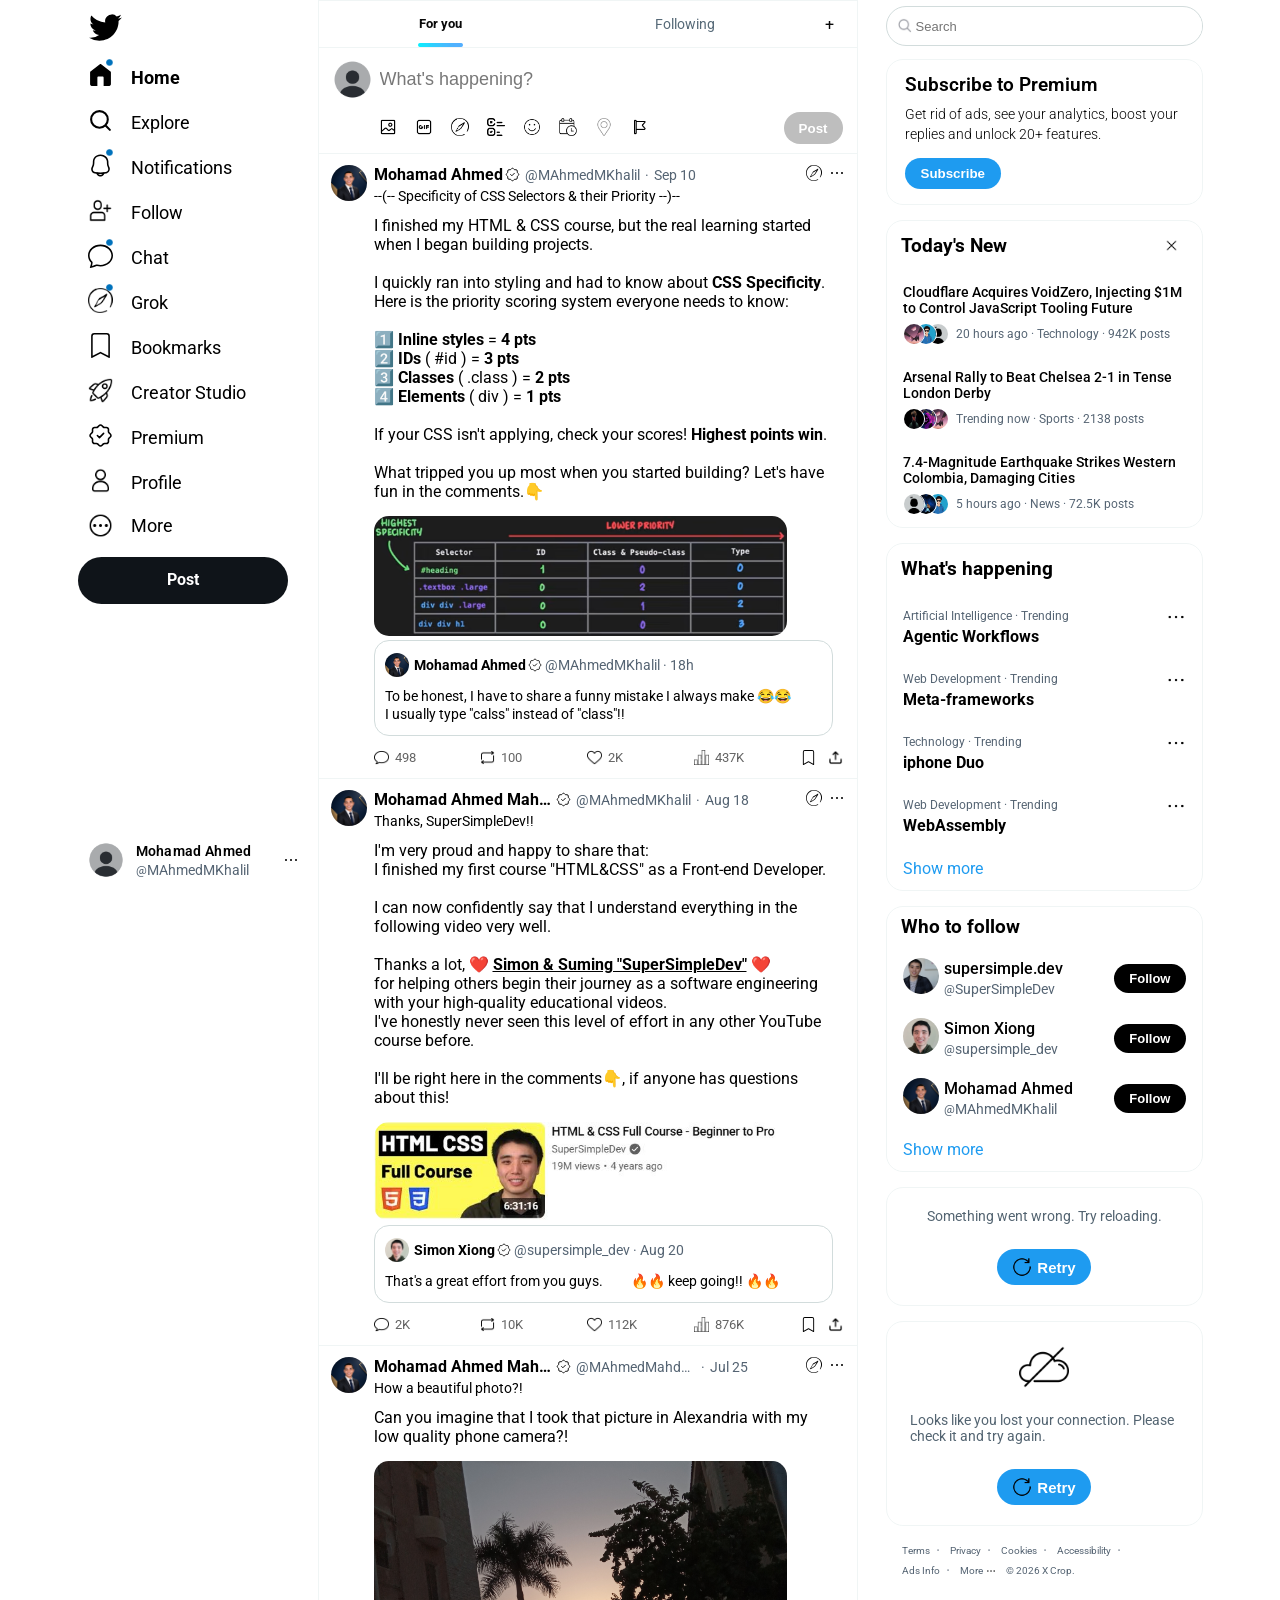
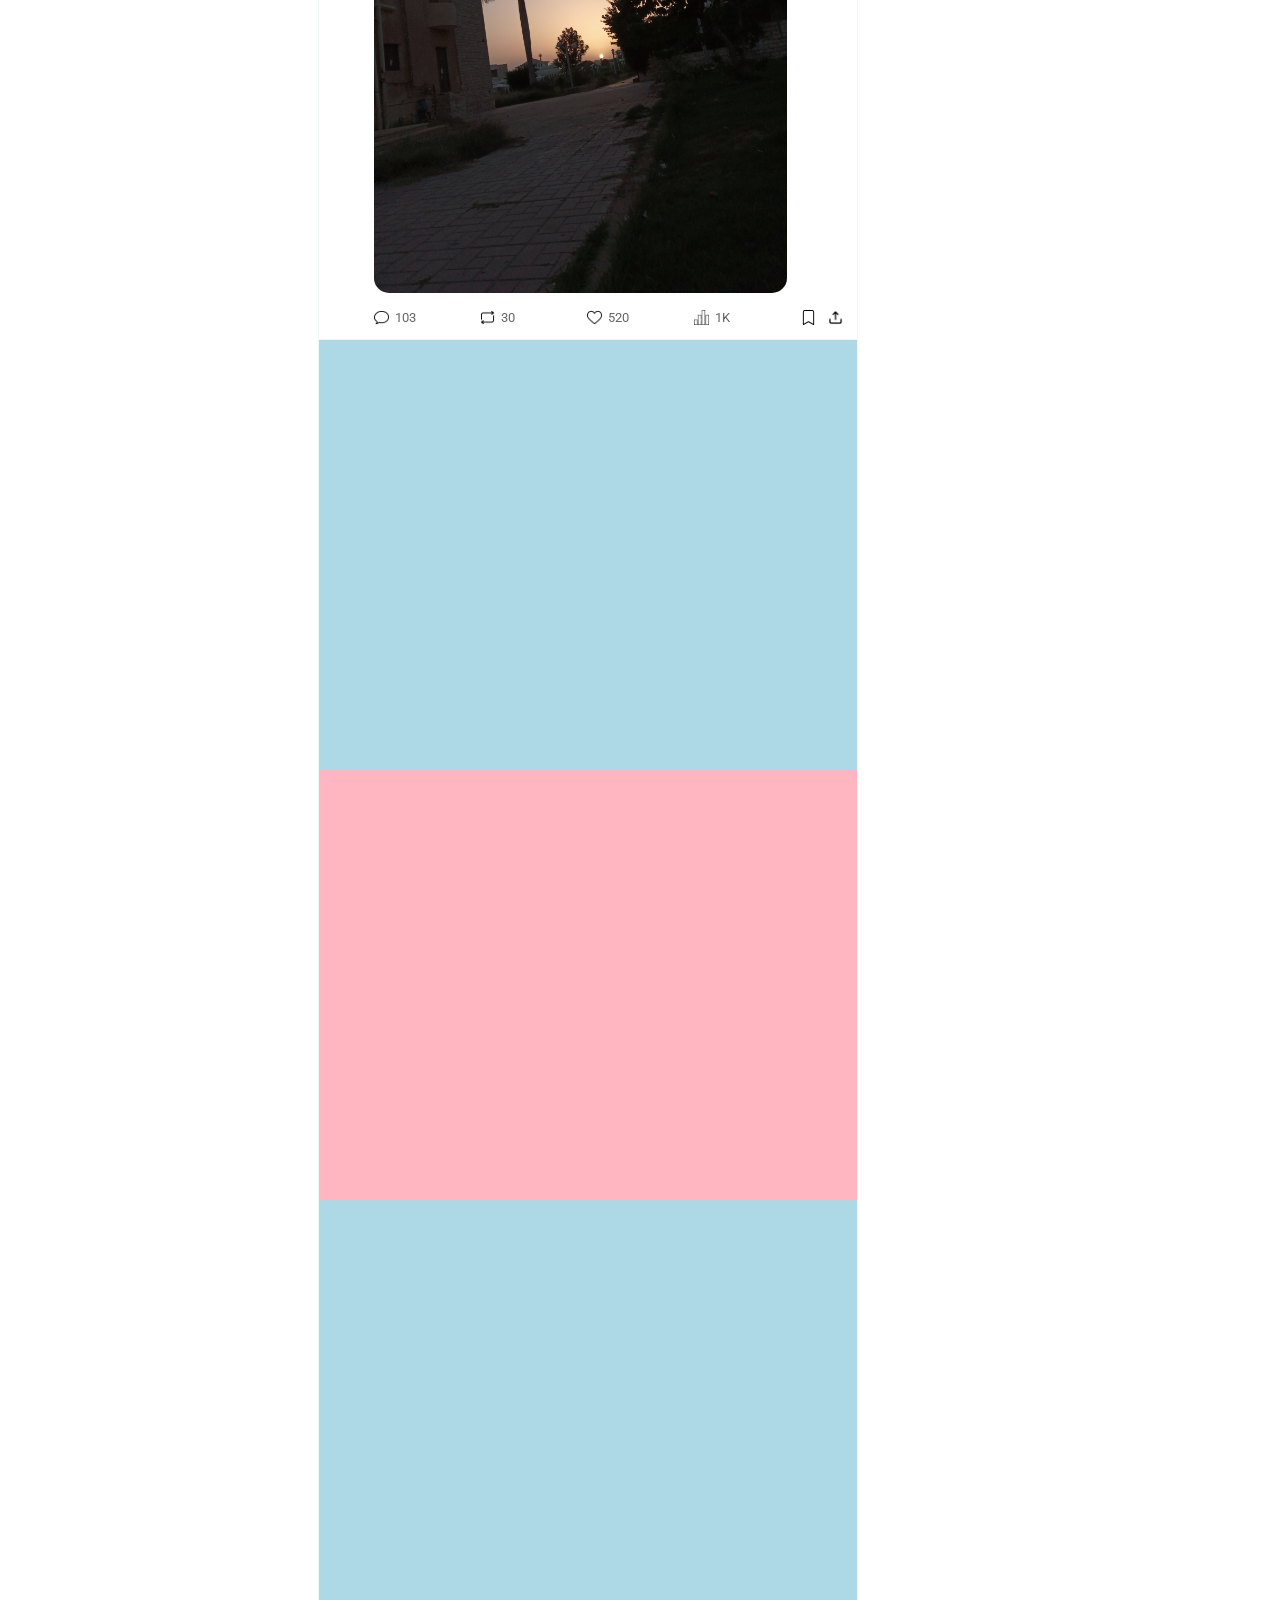
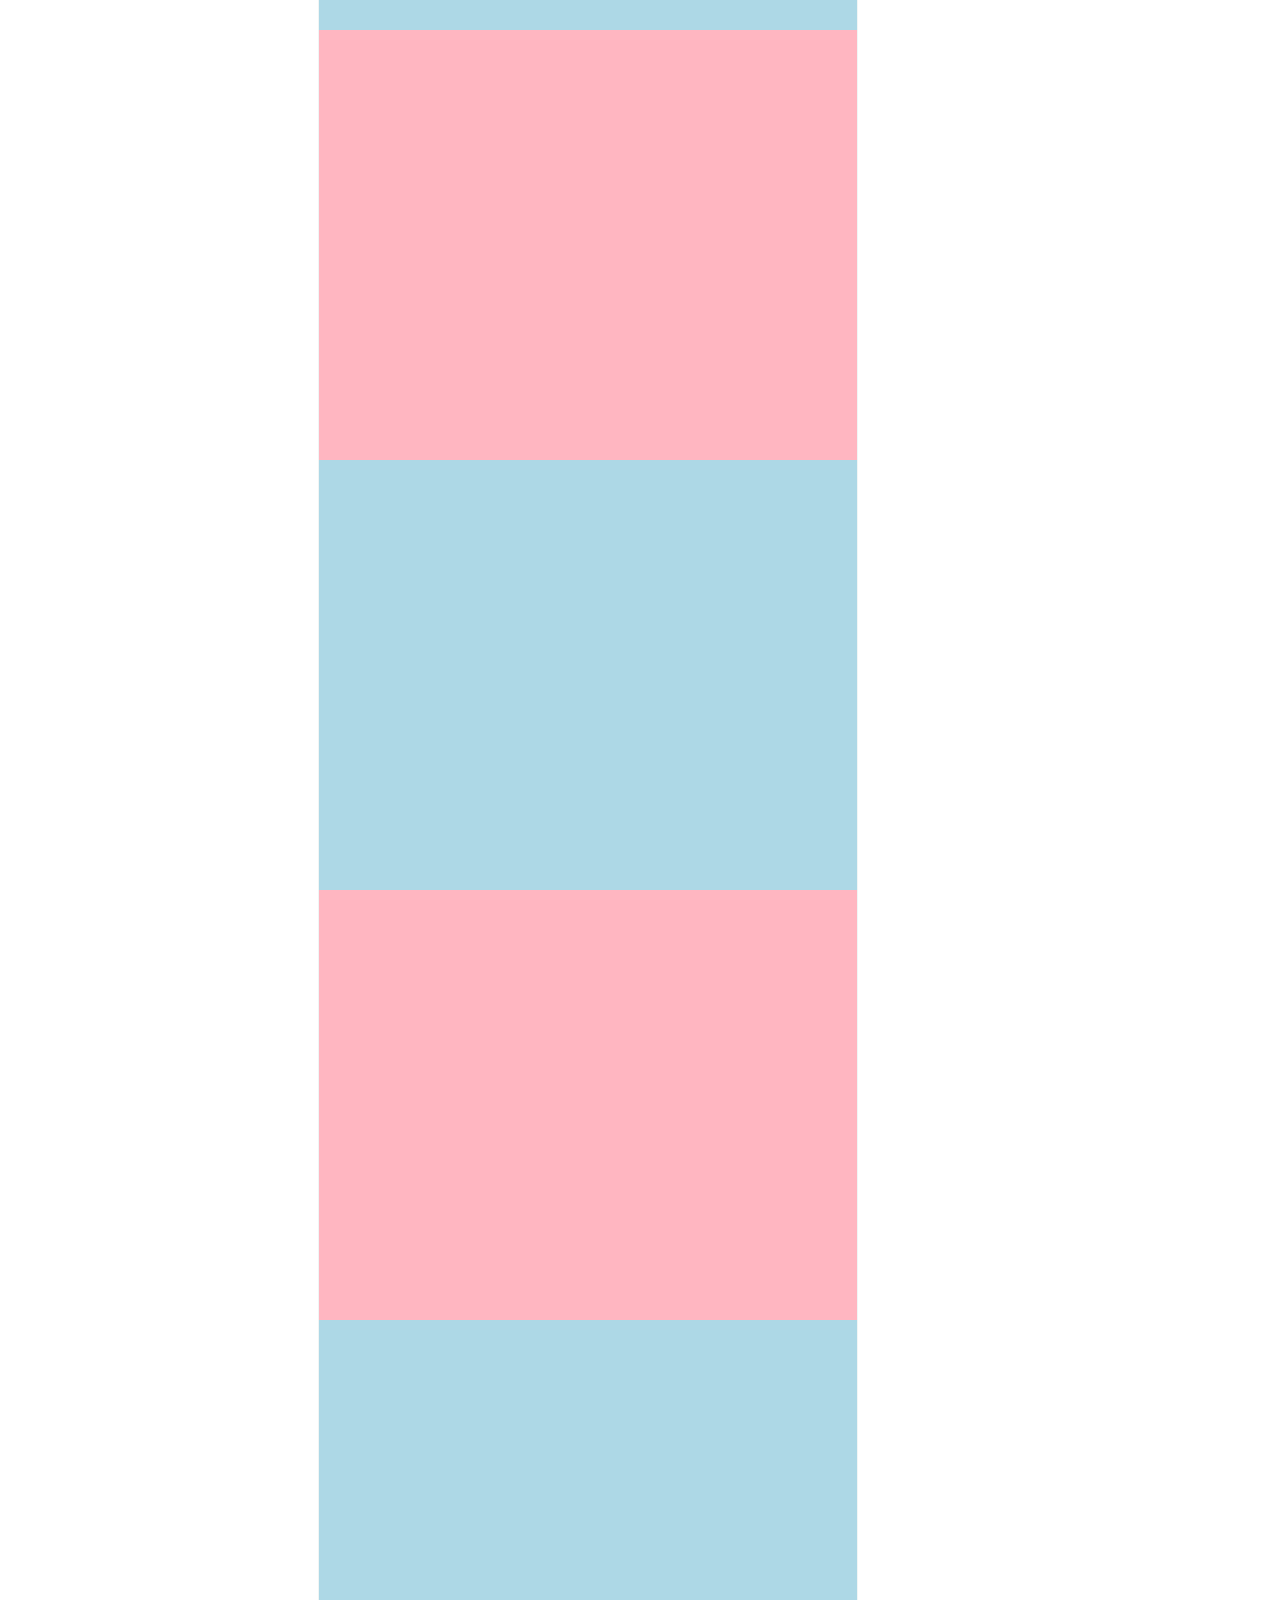
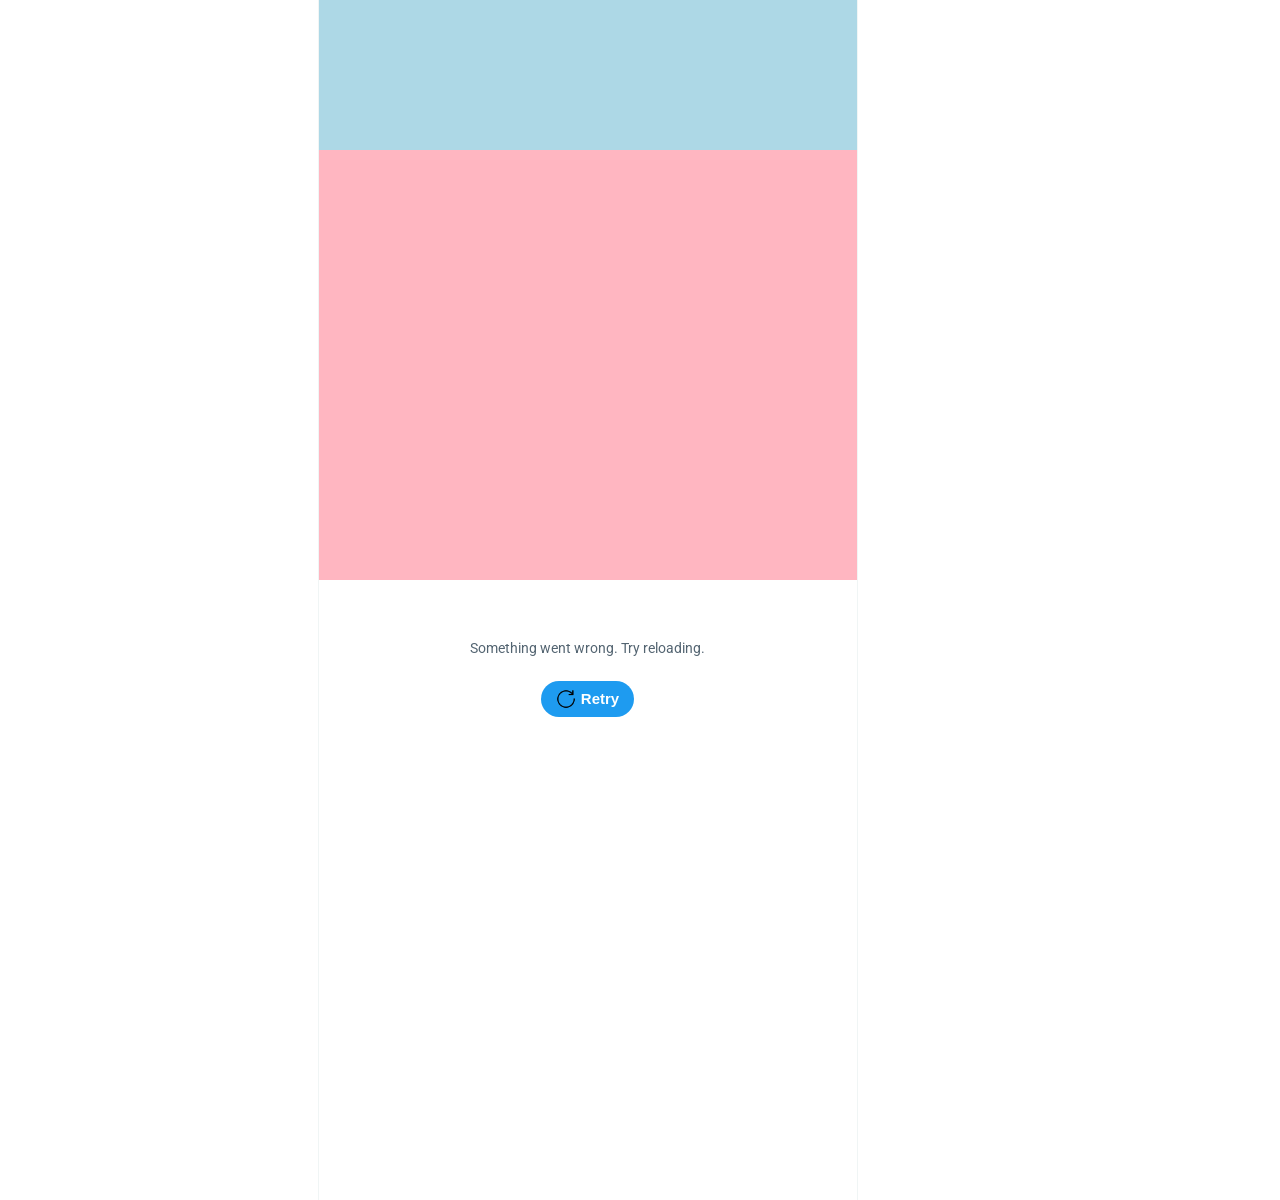
==== commit 89703876: "Add files via upload" ====
--- a/index.html
+++ b/index.html
@@ -59,6 +59,7 @@
   <link rel="stylesheet" href="styles/Twitter(X)_Project-^header^-.css" />
   <link rel="stylesheet" href="styles/Twitter(X)_Project-^main^-.css" />
   <link rel="stylesheet" href="styles/Twitter(X)_Project-^sidebar^-.css" />
+  <link rel="stylesheet" href="styles/Twitter(X)_Project-^mediaquery^-.css" />
 
   <link rel="preconnect" href="https://fonts.googleapis.com">
   <link rel="preconnect" href="https://fonts.gstatic.com" crossorigin>
@@ -68,7 +69,7 @@
 
   <header>
     <div class="header">
-      <section>
+      <section class="header-links-section">
         <div class="logo-section">
           <div class="logo-hover-div">
             <a href="https://x.com/home" target="_blank">
@@ -76,16 +77,15 @@
             </a>
           </div>
         </div>
+
         <div class="links-section">
-
-
           <div class="link-container">
             <a href="https://x.com/home" target="_blank">
               <div class="link-container-anchor-div">
                 <div class="link-container-hover-div">
                   <div class="link-img-div">
                     <img class="header-tooltips" style="opacity: 1;" src="icons/blue-middle-point.png" />
-                    <img  class="header-icons" src="icons/home.svg"alt="home icon" />
+                    <img  class="header-icons" src="icons/home.svg" alt="home icon" />
                   </div>
                   <div class="link-text-div" style="font-weight: bold;">Home</div>
                 </div>
@@ -157,7 +157,7 @@
               </div>
             </a>
           </div>
-          <div class="link-container">
+          <div class="link-container" id="hidden-3">
             <a href="https://x.com/i/bookmarks" target="_blank">
               <div class="link-container-anchor-div">
                 <div class="link-container-hover-div">
@@ -170,7 +170,7 @@
               </div>
             </a>
           </div>
-          <div class="link-container">
+          <div class="link-container" id="hidden-1">
             <a href="https://x.com/i/jf/creators/studio" target="_blank">
               <div class="link-container-anchor-div">
                 <div class="link-container-hover-div">
@@ -183,7 +183,7 @@
               </div>
             </a>
           </div>
-          <div class="link-container">
+          <div class="link-container" id="hidden-2">
             <a href="https://x.com/i/premium_sign_up" target="_blank">
               <div class="link-container-anchor-div">
                 <div class="link-container-hover-div">
@@ -228,13 +228,16 @@
         </div>
 
         <div class="post-section">
-          <a href="https://x.com/compose/post" target="_blank">Post</a>
+          <a href="https://x.com/compose/post" target="_blank">
+            <div>Post</div>
+            <img src="icons/editing.png" alt="hidden post picture (width >= 1152px)" />
+          </a>
         </div>
       </section>
 
       <section class="header-profile-section">
         <img class="profile-image" src="icons/profile.png" alt="user with a gray background" />
-        <div style="margin-right: 32px;">
+        <div class="user-info">
           <div class="user-name">Mohamad Ahmed</div>
           <div class="user-handle"><span style="font-size: 12px;">&#64;</span>MAhmedMKhalil</div>
         </div>
@@ -251,7 +254,7 @@
     <section class="posts-topics">
       <div class="topic-options">
         <div class="recent-topic">
-          For you
+          <div>For you</div>
           <img src="icons/blue-line.png" alt="amazing blue line" />
         </div>
         <div class="another-topic">Following</div>
@@ -275,7 +278,7 @@
           <section><img src="icons/poll.png" alt="poll icon" /><div class="black-ground-div">Poll</div></section>
           <section><img src="icons/smile.png" alt="smile icon" /><div class="black-ground-div">Emoji</div></section>
           <section><img src="icons/event.png" alt="event schedule icon" /><div class="black-ground-div">schedule</div></section>
-          <img src="icons/pin.png" style="opacity: 0.4; margin: 8px 9px;" alt="pin or location icon" />
+          <img class="special-edit-option" src="icons/pin.png" alt="pin or location icon" />
           <section><img src="icons/flags.png" alt="flag icon" /><div class="black-ground-div">Content disclosure</div></section>
         </div>
         <button class="user-post-button">Post</button>
@@ -333,8 +336,8 @@
                 </div>
               </div>
               <img class="post-header-user-premium-icon" src="icons/verified-badge.svg" alt="premium user" />
-              <div style="position: relative;">
-                <span class="post-header-user-info">&#64;MAhmedMKhalil </span>
+              <div class="post-header-user-handle">
+                <span class="post-header-user-info-handle">&#64;MAhmedMKhalil</span>
                 <div class="tooltip-user">
                   <div class="tooltip-user-picture-follow" style="justify-content: start;">
                     <img src="images/M.Khalil-Image.png" alt="a profile photo" />
@@ -354,9 +357,9 @@
                   </div>
                 </div>
               </div>
-              <div class="post-header-user-info" style="margin: 0px 5px;">&#183;</div>
-              <div style="position: relative;">
-                <span class="post-header-user-info">Sep 10</span>
+              <div class="post-header-user-info-date" style="margin: 0px 5px;">&#183;</div>
+              <div class="post-header-user-post-date">
+                <span class="post-header-user-info-date">Sep 10</span>
                 <div class="black-ground-div">8:34 AM &#183; Sep 10, 2026</div>
               </div>
             </div>
@@ -392,9 +395,10 @@
             <div class="comment-informations">
               <img class="comment-profile-picture" src="images/M.Khalil-Image.png" alt="a profile photo" />
               <div>
-                <span style="color: black; font-weight: bold;">Mohamad Ahmed</span>
+                <span class="comment-name">Mohamad Ahmed</span>
                 <img class="comment-premium-user-icon" src="icons/verified-badge.svg" alt="premium user" />
-                &#64;MAhmedMKhalil &#183; 18h
+                <span class="comment-handle">&#64;MAhmedMKhalil</span>
+                <span class="comment-date">&#183; 18h</span>
               </div>
             </div>
             <p>
@@ -474,7 +478,7 @@
           <div class="post-header-middle-section">
             <div class="post-informations">
               <div style="position: relative;">
-                <span class="post-header-user-name">Mohamad Ahmed</span>
+                <span class="post-header-user-name">Mohamad Ahmed Mahmoud</span>
                 <div class="tooltip-user">
                   <div class="tooltip-user-picture-follow">
                     <img src="images/M.Khalil-Image.png" alt="a profile photo" />
@@ -494,8 +498,8 @@
                 </div>
               </div>
               <img class="post-header-user-premium-icon" src="icons/verified-badge.svg" alt="premium user" />
-              <div style="position: relative;">
-                <span class="post-header-user-info">&#64;MAhmedMKhalil</span>
+              <div class="post-header-user-handle">
+                <span class="post-header-user-info-handle">&#64;MAhmedMKhalil</span>
                 <div class="tooltip-user">
                   <div class="tooltip-user-picture-follow">
                     <img src="images/M.Khalil-Image.png" alt="a profile photo" />
@@ -514,9 +518,9 @@
                   </div>
                 </div>
               </div>
-              <div class="post-header-user-info" style="margin: 0px 5px;">&#183;</div>
-              <div style="position: relative;">
-                <span class="post-header-user-info">Aug 18</span>
+              <div class="post-header-user-info-date" style="margin: 0px 5px;">&#183;</div>
+              <div class="post-header-user-post-date">
+                <span class="post-header-user-info-date">Aug 18</span>
                 <div class="black-ground-div">3:21 PM &#183; Aug 18, 2026</div>
               </div>
             </div>
@@ -550,9 +554,10 @@
             <div class="comment-informations">
               <img class="comment-profile-picture" src="images/SimonXiong-Image.jpg" alt="a profile photo" />
               <div>
-                <span style="color: black; font-weight: bold;">Simon Xiong</span>
+                <span class="comment-name">Simon Xiong</span>
                 <img class="comment-premium-user-icon" src="icons/verified-badge.svg" alt="premium user" />
-                &#64;supersimple_dev &#183; Aug 20
+                <span class="comment-handle">&#64;supersimple_dev</span>
+                <span class="comment-date">&#183; Aug 20</span>
               </div>
             </div>
             <p>
@@ -612,7 +617,7 @@
             <div class="change-color-pic-div"></div>
             <div class="tooltip-user">
               <div class="tooltip-user-picture-follow">
-                <img src="images/M.Khalil-Image.png" alt="a profile photo"" />
+                <img src="images/M.Khalil-Image.png" alt="a profile photo" />
                 <div class="follow">Follow</div>
               </div>
               <div class="tooltip-user-name">Mohamad Ahmed</div>
@@ -631,7 +636,7 @@
           <div class="post-header-middle-section">
             <div class="post-informations">
               <div style="position: relative;">
-                <span class="post-header-user-name">Mohamad Ahmed</span>
+                <span class="post-header-user-name">Mohamad Ahmed Mahmoud</span>
                 <div class="tooltip-user">
                   <div class="tooltip-user-picture-follow">
                     <img src="images/M.Khalil-Image.png" alt="a profile photo" />
@@ -651,8 +656,8 @@
                 </div>
               </div>
               <img class="post-header-user-premium-icon" src="icons/verified-badge.svg" alt="premium icon" />
-              <div style="position: relative;">
-                <span class="post-header-user-info">&#64;MAhmedMKhalil</span>
+              <div class="post-header-user-handle">
+                <span class="post-header-user-info-handle">&#64;MAhmedMahdKhalil</span>
                 <div class="tooltip-user">
                   <div class="tooltip-user-picture-follow">
                     <img src="images/M.Khalil-Image.png" alt="a profile photo" />
@@ -671,9 +676,9 @@
                   </div>
                 </div>
               </div>
-              <div class="post-header-user-info" style="margin: 0px 5px;">&#183;</div>
-              <div style="position: relative;">
-                <span class="post-header-user-info">Jul 25</span>
+              <div class="post-header-user-info-date" style="margin: 0px 5px;">&#183;</div>
+              <div class="post-header-user-post-date">
+                <span class="post-header-user-info-date">Jul 25</span>
                 <div class="black-ground-div">9:26 PM &#183; Jul 25, 2025</div>
               </div>
             </div>
@@ -955,4 +960,4 @@
   </aside>
 
 </body>
-</html>
+</html>
--- a/styles/Twitter(X)_Project-^general^-.css
+++ b/styles/Twitter(X)_Project-^general^-.css
@@ -2,6 +2,7 @@
     font-family: Roboto, Arial;
     height: 6000px;
     margin: 0px;
+    overflow-x: hidden;
 
     display: grid;
     grid-template-columns: 240px 540px 345px;
--- a/styles/Twitter(X)_Project-^header^-.css
+++ b/styles/Twitter(X)_Project-^header^-.css
@@ -12,7 +12,8 @@
     z-index: 100;
 }
 
-.header section {
+.header-links-section,
+.header-profile-section {
     padding-right: 8px;
 }
 
@@ -109,6 +110,9 @@
         color: inherit;
             /* tells it to take the exact same text color as its parent container. */
     }
+    .post-section img {
+        width: 25px;
+    }
 
 
 
@@ -149,7 +153,7 @@
 
 
 .header-profile-section {
-    height: 60px;
+    min-height: 60px;
 
     display: flex;
     align-items: center;
@@ -164,6 +168,9 @@
     width: 40px;
     margin-right: 10px;
     margin-left: 8px;
+}
+.user-info {
+    margin-right: 32px;
 }
 .user-name {
     font-size: 14px;
--- a/styles/Twitter(X)_Project-^main^-.css
+++ b/styles/Twitter(X)_Project-^main^-.css
@@ -1,6 +1,7 @@
 main {
     background-color: white;
     height: 100%;
+    min-width: 270px;
     cursor: pointer;
     border-right: 1px solid rgb(240, 245, 245);
     border-left: 1px solid rgb(240, 245, 245);
@@ -62,13 +63,15 @@
     font-size: 13px;
     font-weight: bold;
 
-    position: relative;
-}
+    display: flex;
+    flex-direction: column;
+    justify-content: end;
+}
+    .recent-topic div {
+        margin-top: 3px;
+    }
     .recent-topic img {
         width: 45px;
-        position: absolute;
-        left: 100px;
-        bottom: 0px;
     }
 
 .another-topic {
@@ -170,6 +173,8 @@
     justify-content: space-between;
     align-items: center;
     flex-shrink: 0;
+
+    position: relative;
 }
 .user-edit-options {
     display: flex;
@@ -203,6 +208,10 @@
         width: 18px;
         transition: all 0.2s;
     }
+    .special-edit-option {
+        opacity: 0.4;
+        margin: 8px 9px;
+    }
 .user-post-button {
     background-color: rgb(190, 190, 190);
     color: white;
@@ -265,6 +274,12 @@
     .post-informations .post-header-user-name {
         color: black;
         font-weight: bold;
+        text-overflow: ellipsis;
+        max-width: 180px;
+        white-space: nowrap;
+        overflow: hidden;
+
+        display: block;
     }
         .post-informations .post-header-user-name:hover {
             text-decoration: underline;
@@ -274,21 +289,36 @@
                 opacity: 1;
                 transition: opacity 0.3s 1s;
             }
-    .post-informations .post-header-user-info {
+    .post-informations .post-header-user-info-handle,
+    .post-informations .post-header-user-info-date {
         color: rgb(85, 100, 115);
         font-size: 14px;
-    }
-        .post-informations .post-header-user-info:hover + .tooltip-user {
+        text-overflow: ellipsis;
+        max-width: 120px;
+        white-space: nowrap;
+        overflow: hidden;
+
+        display: block;
+    }
+        .post-informations .post-header-user-info-handle:hover + .tooltip-user,
+        .post-informations .post-header-user-info-date:hover + .tooltip-user {
             opacity: 1;
         }
-        .post-informations .post-header-user-info:hover + .black-ground-div {
+        .post-informations .post-header-user-info-handle:hover + .black-ground-div,
+        .post-informations .post-header-user-info-date:hover + .black-ground-div {
             opacity: 1;
             transition: all 0.3s ease-in-out 1s;
         }
+    .post-informations .post-header-user-post-date {
+        position: relative;
+    }
 .post-informations .post-header-user-premium-icon {
     width: 15px;
     margin-right: 5px;
     margin-left: 2px;
+}
+.post-header-user-handle {
+    position: relative;
 }
 .post-title {
     font-size: 14px;
@@ -361,10 +391,17 @@
     align-items: center;
     flex-shrink: 0;
 }
+.comment-informations .comment-name {
+    color: black;
+    font-weight: bold;
+}
 .comment-premium-user-icon {
     width: 14px;
     margin-right: 3px;
     margin-left: 2px;
+}
+.comment-date {
+    margin-left: 3px;
 }
 
 
@@ -453,11 +490,9 @@
 
 
 
-
 .loading-section {
     background-color: white;
     padding: 70px 0px;
-    
     display: flex;
     justify-content: center;
     align-items: center;
--- a/styles/Twitter(X)_Project-^mediaquery^-.css
+++ b/styles/Twitter(X)_Project-^mediaquery^-.css
@@ -0,0 +1,197 @@
+@media (max-height: 675px) {
+    #hidden-1 {
+        display: none;
+    }
+}
+@media (max-height: 630px) {
+    #hidden-2 {
+        display: none;
+    }
+}
+@media (max-height: 585px) {
+    #hidden-3 {
+        display: none;
+    }
+}
+
+
+
+
+
+@media (min-width: 1150px) {
+    header .post-section img {
+        display: none;
+    }
+}
+
+@media (max-width: 1185px) {
+    header .header-profile-more-options {
+        left: 0;
+    }
+}
+
+@media (max-width: 1150px) {
+    header {
+        display: flex;
+        justify-content: center;
+    }
+
+    header .header-links-section {
+        padding: 0;
+
+        display: flex;
+        flex-direction: column;
+        align-items: center;
+    }
+    header .link-container-hover-div {
+        padding: 10px 10px 10px 10px;
+        margin-bottom: 2px;
+    }
+    header .link-img-div {
+        height: 25px;
+    }
+    header .header-tooltips {
+        right: 0;
+    }
+    header .header-icons {
+        margin: 0;
+    }
+    header .link-text-div {
+        display: none;
+    }
+    header .post-section {
+        width: fit-content;
+        padding: 10px;
+    }
+    header .post-section div {
+        display: none;
+    }
+    header .post-section img {
+        display: block;
+    }
+
+    header .header-profile-section {
+        padding: 0;
+    }
+    header .profile-image {
+        margin-left: 10px;
+    }
+    header .user-info,
+    header .profile-more-options{
+        display: none;
+    }
+}
+
+@media (min-width: 975px) and (max-width: 1150px) {
+    body {
+        grid-template-columns: 70px 540px 345px;
+    }
+}
+
+@media (max-width: 975px) {
+    body {
+        grid-template-columns: 70px 540px;
+    }
+    aside {
+        display: none;
+    }
+}
+
+@media (max-width: 628px) {
+    body {
+        grid-template-columns: 70px 1fr;
+    }
+}
+
+
+
+
+
+@media (min-width: 550px) and (max-width: 590px) {
+    main .post-informations .post-header-user-info-handle {/* Handle (post) */
+        max-width: 80px;
+    }
+}
+@media (max-width: 550px) {
+    main .post-informations .post-header-user-info-handle {/* Handle (post) */
+        max-width: 65px;
+    }
+}
+@media (max-width: 520px) {
+    main .post-informations .post-header-user-name {/* Name (post) */
+        max-width: 120px;
+    }
+}
+@media (max-width: 500px) {
+    main .user-post-edit button {/* user post section (edit options) */
+        position: absolute;
+        right: 0;
+    }
+    main .comment-informations div span {/* Comment Handle&Name (post) */
+        text-overflow: ellipsis;
+        max-width: 50px;
+        white-space: nowrap;
+        overflow: hidden;
+    }
+}
+@media (max-width: 465px) {
+    main .post-informations .post-header-user-info-handle {/* Handle (post) */
+        max-width: 35px;
+    }
+}
+@media (max-width: 438px) {
+    main .user-post-edit .special-edit-option {/* remove PIN (user post edit option) */
+        display: none;
+    }
+
+    main .post-header-right-section .post-header-profile-pic {/* post picture */
+        width: 27px;
+    }
+    main .post-header-right-section .change-color-pic-div {/* post picture */
+        width: 27px;
+        height: 27px;
+    }
+    main .post-content,
+    main .post-reactions {/* post picture */
+        padding-left: 34px;
+    }
+}
+@media (max-width: 430px) {
+    main .user-post-edit {/* remove padding (user post edit options) */
+        padding-left: 0;
+    }
+
+    main .post-informations .post-header-user-name {/* Name (post) */
+        max-width: 50px;
+    }
+
+    main .post-reactions-right-section {/* bookmark and share (post reactions right section) */
+        display: none;
+    }
+}
+@media (max-width: 390px) {
+    main .comment-informations .comment-name { /* Comment Name (post) */
+        max-width: 60px;
+    }
+    main .comment-informations .comment-premium-user-icon,
+    main .comment-informations .comment-date,
+    main .comment-informations .comment-handle { /* hide comment details */
+        display: none;
+    }
+
+    main .post-reactions {/* move the post reactions a little */
+        padding-left: 22px;
+    }
+}
+@media (max-width: 360px) {
+    main .post-informations .post-header-user-name { /* Name (post) */
+        max-width: 160px;
+    }
+
+    main .post-informations .post-header-user-premium-icon,
+    main .post-informations .post-header-user-handle,
+    main .post-informations .post-header-user-info-date,
+    main .post-informations .post-header-user-post-date {/* hide the post header middle section */
+        display:  none;
+    }
+}
